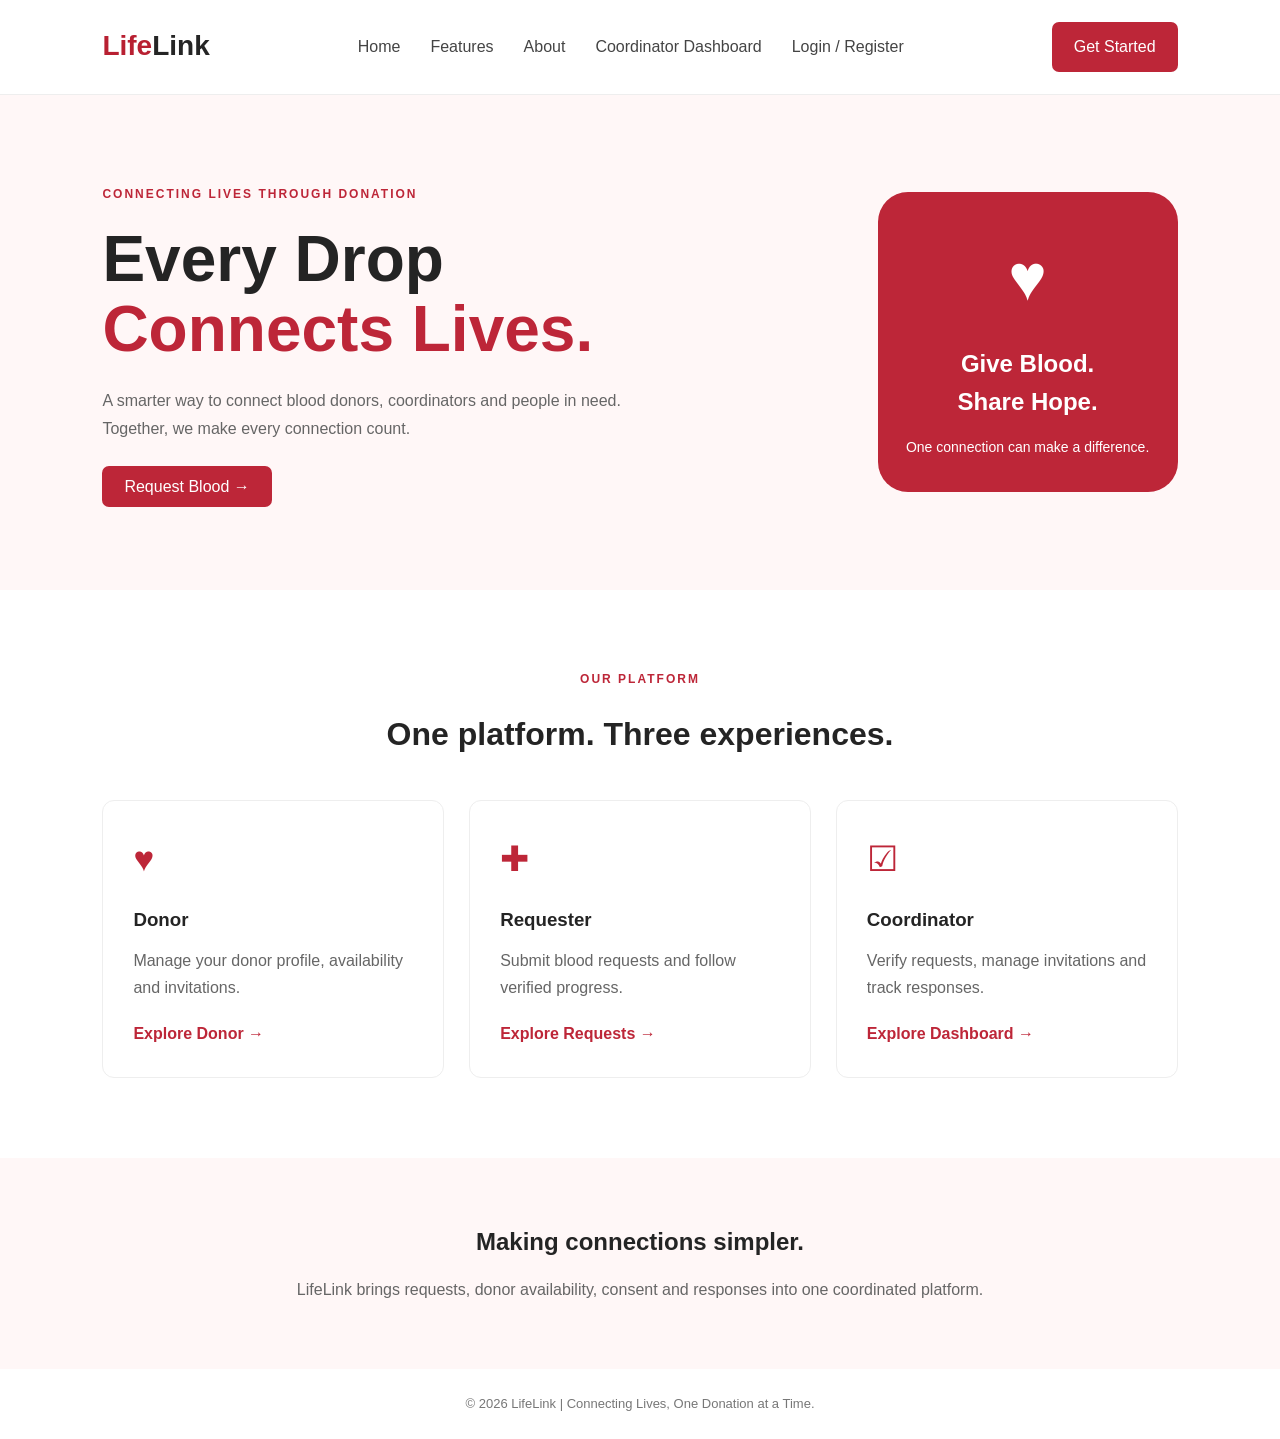
==== index.html @ f7fec374 "Initial LifeLink project" ====
<!DOCTYPE html>
<html lang="en">
<head>
    <meta charset="UTF-8">
    <meta name="viewport" content="width=device-width, initial-scale=1.0">
    <title>LifeLink | Blood Donation Network</title>
    <link rel="stylesheet" href="style.css">
</head>
<body>

    <header>
        <nav class="navbar">
            <h2 class="logo">Life<span>Link</span></h2>

            <div class="nav-links">
                <a href="#home">Home</a>
                <a href="#features">Features</a>
                <a href="#about">About</a>
                <a href="coordinator.html">
    Coordinator Dashboard
</a>
<a href="auth.html">Login / Register</a>
            </div>

            <a href="#features" class="nav-btn">Get Started</a>
        </nav>
    </header>

    <main>
        <section class="hero" id="home">
            <div class="hero-content">
                <p class="tagline">CONNECTING LIVES THROUGH DONATION</p>

                <h1>
                    Every Drop<br>
                    <span>Connects Lives.</span>
                </h1>

                <p class="description">
                    A smarter way to connect blood donors,
                    coordinators and people in need.
                    Together, we make every connection count.
                </p>

                <a href="request.html" class="primary-btn">
                    Request Blood →
                </a>
            </div>

            <div class="hero-visual">
                <div class="blood-icon">♥</div>
                <h2>Give Blood.<br>Share Hope.</h2>
                <p>One connection can make a difference.</p>
            </div>
        </section>

        
<section class="features" id="features">
    <p class="tagline">OUR PLATFORM</p>
    <h2>One platform. Three experiences.</h2>

    <div class="cards">

        <!-- DONOR CARD -->
        <div class="card" id="donor">
            <div class="card-icon">♥</div>
            <h3>Donor</h3>
            <p>Manage your donor profile,
            availability and invitations.</p>
            <a href="donor.html">Explore Donor →</a>
        </div>

        <!-- REQUESTER CARD -->
        <div class="card" id="requester">
            <div class="card-icon">✚</div>
            <h3>Requester</h3>
            <p>Submit blood requests and
            follow verified progress.</p>
            <a href="request.html">Explore Requests →</a>
        </div>

        <!-- COORDINATOR CARD -->
        <div class="card" id="coordinator">
            <div class="card-icon">☑</div>
            <h3>Coordinator</h3>
            <p>Verify requests, manage
            invitations and track responses.</p>
            <a href="coordinator.html">Explore Dashboard →</a>
        </div>

    </div>
</section>


        <section class="about" id="about">
            <h2>Making connections simpler.</h2>
            <p>
                LifeLink brings requests, donor availability,
                consent and responses into one coordinated platform.
            </p>
        </section>
    </main>

    <footer>
        <p>© 2026 LifeLink | Connecting Lives, One Donation at a Time.</p>
    </footer>

    <script src="script.js"></script>
</body>
</html>
---- style.css ----
* {
    margin: 0;
    padding: 0;
    box-sizing: border-box;
    font-family: Arial, sans-serif;
}

html {
    scroll-behavior: smooth;
}

body {
    background: #ffffff;
    color: #242424;
}

.navbar {
    display: flex;
    justify-content: space-between;
    align-items: center;
    padding: 22px 8%;
    border-bottom: 1px solid #eeeeee;
}

.logo {
    color: #b82032;
    font-size: 28px;
}

.logo span {
    color: #252525;
}

.nav-links {
    display: flex;
    gap: 30px;
}

.nav-links a {
    text-decoration: none;
    color: #444444;
}

.nav-btn, .primary-btn {
    background: #bd2638;
    color: white;
    padding: 12px 22px;
    border-radius: 7px;
    text-decoration: none;
}

.hero {
    min-height: 480px;
    padding: 90px 8%;
    display: flex;
    align-items: center;
    justify-content: space-between;
    gap: 40px;
    background: #fff7f7;
}

.hero-content {
    max-width: 550px;
}

.tagline {
    color: #bd2638;
    font-size: 12px;
    font-weight: bold;
    letter-spacing: 2px;
    margin-bottom: 20px;
}

.hero h1 {
    font-size: clamp(42px, 6vw, 64px);
    line-height: 1.1;
    margin-bottom: 22px;
}

.hero h1 span {
    color: #bd2638;
}

.description {
    color: #666666;
    line-height: 1.8;
    margin-bottom: 30px;
}

.hero-visual {
    width: 300px;
    height: 300px;
    border-radius: 30px;
    background: #bd2638;
    color: white;
    display: flex;
    flex-direction: column;
    justify-content: center;
    align-items: center;
    text-align: center;
    padding: 25px;
}

.blood-icon {
    font-size: 65px;
    margin-bottom: 15px;
}

.hero-visual p {
    margin-top: 15px;
    font-size: 14px;
}

.features {
    padding: 80px 8%;
    text-align: center;
}

.features h2 {
    font-size: 32px;
    margin-bottom: 40px;
}

.cards {
    display: grid;
    grid-template-columns: repeat(3, 1fr);
    gap: 25px;
}

.card {
    border: 1px solid #eeeeee;
    border-radius: 12px;
    padding: 30px;
    text-align: left;
    transition: 0.3s;
}

.card:hover {
    transform: translateY(-6px);
    box-shadow: 0 8px 25px #00000012;
}

.card-icon {
    color: #bd2638;
    font-size: 35px;
    margin-bottom: 18px;
}

.card h3 {
    margin-bottom: 12px;
}

.card p {
    color: #666666;
    line-height: 1.7;
    margin-bottom: 20px;
}

.card a {
    color: #bd2638;
    text-decoration: none;
    font-weight: bold;
}

.about {
    text-align: center;
    background: #fff7f7;
    padding: 65px 8%;
}

.about p {
    margin-top: 15px;
    color: #666666;
    line-height: 1.7;
}

footer {
    text-align: center;
    padding: 25px;
    color: #777777;
    font-size: 13px;
}

@media (max-width: 768px) {
    .navbar {
        flex-wrap: wrap;
        gap: 18px;
    }

    .nav-links {
        gap: 15px;
    }

    .hero {
        flex-direction: column;
        align-items: flex-start;
        padding: 60px 7%;
    }

    .hero-visual {
        width: 100%;
        max-width: 300px;
        align-self: center;
    }

    .cards {
        grid-template-columns: 1fr;
    }

    .features {
        padding: 60px 7%;
    }
}

/* DONOR REGISTRATION */

.registration {
    background: #fff7f7;
    min-height: 90vh;
    padding: 60px 20px;
    display: flex;
    justify-content: center;
}

.form-container {
    background: white;
    width: 100%;
    max-width: 500px;
    padding: 35px;
    border-radius: 15px;
    box-shadow: 0 5px 25px #00000010;
}

.form-container h1 {
    font-size: 30px;
    margin-bottom: 12px;
}

.form-description {
    color: #777;
    margin-bottom: 25px;
}

#donorForm {
    display: flex;
    flex-direction: column;
    gap: 12px;
}

#donorForm label {
    font-size: 14px;
    font-weight: bold;
}

#donorForm input,
#donorForm select {
    padding: 13px;
    border: 1px solid #ddd;
    border-radius: 7px;
    font-size: 14px;
    width: 100%;
}

#donorForm input:focus,
#donorForm select:focus {
    outline: 2px solid #bd2638;
    border-color: #bd2638;
}

.consent {
    display: flex;
    align-items: center;
    gap: 10px;
    margin: 12px 0;
}

.consent input {
    width: auto !important;
}

.consent label {
    font-weight: normal !important;
}

#donorForm button {
    border: none;
    cursor: pointer;
    font-size: 15px;
}

#message {
    margin-top: 12px;
    color: #23834b;
    font-weight: bold;
    line-height: 1.5;
}

@media (max-width: 500px) {
    .form-container {
        padding: 23px;
    }
}

/* REQUESTER PAGE */

.request-section {
    min-height: 100vh;
    padding: 40px 20px;
    background: #fff5f5;
}

.request-container {
    max-width: 600px;
    margin: auto;
    padding: 30px;
    background: white;
    border-radius: 12px;
    box-shadow: 0 4px 15px rgba(0,0,0,0.08);
}

.request-container h1 {
    color: #c62828;
    margin-bottom: 10px;
}

.request-container p {
    color: #666;
    margin-bottom: 25px;
}

.request-container form {
    display: flex;
    flex-direction: column;
    gap: 10px;
}

.request-container label {
    font-weight: 600;
    margin-top: 8px;
}

.request-container input,
.request-container select,
.request-container textarea {
    width: 100%;
    padding: 12px;
    border: 1px solid #ddd;
    border-radius: 6px;
    font-size: 15px;
    box-sizing: border-box;
}

.request-container textarea {
    min-height: 90px;
    resize: vertical;
}

.consent-row {
    display: flex;
    align-items: flex-start;
    gap: 10px;
    margin: 12px 0;
}

.consent-row input {
    width: auto;
    margin-top: 4px;
}

.consent-row label {
    margin: 0;
    font-weight: normal;
}

.request-container button {
    padding: 14px;
    background: #c62828;
    color: white;
    border: none;
    border-radius: 6px;
    cursor: pointer;
    font-size: 16px;
}

.request-container button:hover {
    background: #a71919;
}

#requestMessage {
    margin-top: 20px;
    font-weight: bold;
    color: green;
    line-height: 1.6;
}

@media (max-width: 600px) {
    .request-container {
        padding: 20px;
    }
}

/* DAY 4 - COORDINATOR DASHBOARD */

.coordinator-page {
    min-height: 100vh;
    padding: 35px 5%;
    background: #fff5f5;
}

.coordinator-heading {
    margin-bottom: 30px;
}

.coordinator-heading h1 {
    color: #c62828;
    margin-bottom: 8px;
}

.coordinator-heading p {
    color: #666;
}


/* Statistics cards */

.coordinator-stats {
    display: grid;

    grid-template-columns:
        repeat(4, 1fr);

    gap: 18px;

    margin-bottom: 35px;
}

.stat-card {
    background: white;
    padding: 22px;
    border-radius: 10px;

    box-shadow:
        0 3px 12px rgba(0,0,0,0.06);
}

.stat-card h3 {
    color: #666;
    font-size: 15px;
}

.stat-card p {
    color: #c62828;
    font-size: 30px;
    font-weight: bold;
    margin-top: 10px;
}


/* Request list */

.coordinator-list {
    background: white;
    padding: 25px;
    border-radius: 10px;

    box-shadow:
        0 3px 12px rgba(0,0,0,0.06);
}

.list-heading {
    display: flex;
    justify-content: space-between;
    align-items: center;
    gap: 12px;
    margin-bottom: 20px;
}

.list-heading h2 {
    color: #333;
}

.list-heading button {
    background: #333;
    color: white;
    padding: 10px 18px;
    border: none;
    border-radius: 5px;
    cursor: pointer;
}


/* Individual request card */

.request-card {
    border: 1px solid #eee;
    border-left: 5px solid #e0a000;

    padding: 20px;
    border-radius: 8px;

    margin-bottom: 15px;
}

.request-card h3 {
    color: #c62828;
    margin-bottom: 10px;
}

.request-card p {
    margin: 7px 0;
    color: #555;
    overflow-wrap: anywhere;
}

.request-status {
    font-weight: bold;
    margin: 12px 0;
}

.status-pending {
    color: #b77900;
}

.status-verified {
    color: #16803d;
}

.status-rejected {
    color: #c62828;
}


/* Action buttons */

.request-actions {
    display: flex;
    gap: 10px;
    flex-wrap: wrap;
    margin-top: 15px;
}

.request-actions button {
    padding: 10px 16px;
    border: none;
    border-radius: 5px;
    cursor: pointer;
    color: white;
}

.verify-btn {
    background: #16803d;
}

.reject-btn {
    background: #c62828;
}

.request-actions button:disabled {
    opacity: 0.5;
    cursor: not-allowed;
}

.empty-message {
    text-align: center;
    color: #777;
    padding: 30px 10px;
}


/* Mobile responsive layout */

@media (max-width: 768px) {

    .coordinator-stats {
        grid-template-columns: repeat(2, 1fr);
    }

    .coordinator-list {
        padding: 15px;
    }

    .list-heading {
        align-items: flex-start;
        flex-direction: column;
    }

}

@media (max-width: 400px) {

    .coordinator-stats {
        grid-template-columns: 1fr;
    }

}

/* DAY 5 - AUTHENTICATION PAGE */

.auth-page {
    min-height: 100vh;
    padding: 40px 20px;
    background: #fff5f5;

    display: flex;
    justify-content: center;
    align-items: center;
}

.auth-container {
    background: white;
    width: 100%;
    max-width: 430px;

    padding: 30px;
    border-radius: 12px;

    box-shadow:
        0 4px 15px rgba(0,0,0,0.08);
}

.auth-container h1 {
    color: #c62828;
    margin-bottom: 10px;
}

.auth-container h2 {
    margin: 20px 0;
}

.auth-container form {
    display: flex;
    flex-direction: column;
    gap: 12px;
}

.auth-container label {
    font-weight: 600;
}

.auth-container input {
    padding: 12px;

    border: 1px solid #ddd;
    border-radius: 6px;

    font-size: 15px;
}

.auth-container button {
    padding: 12px;

    background: #c62828;
    color: white;

    border: none;
    border-radius: 6px;

    cursor: pointer;
    font-size: 15px;
}

.auth-container button:hover {
    background: #a71919;
}

.auth-switch {
    margin-top: 20px;
    text-align: center;
}

.auth-switch button {
    background: transparent;
    color: #c62828;
    padding: 5px;
    font-weight: bold;
}

#authMessage {
    margin-top: 18px;
    line-height: 1.5;
    overflow-wrap: anywhere;
}

.auth-container [hidden] {
    display: none !important;
}

@media (max-width: 480px) {
    .auth-container {
        padding: 22px;
    }
}

/* DAY 5 - AUTHENTICATION PAGE */

.auth-page {
    min-height: 100vh;
    padding: 40px 20px;
    background: #fff5f5;

    display: flex;
    justify-content: center;
    align-items: center;
}

.auth-container {
    background: white;
    width: 100%;
    max-width: 430px;

    padding: 30px;
    border-radius: 12px;

    box-shadow:
        0 4px 15px rgba(0,0,0,0.08);
}

.auth-container h1 {
    color: #c62828;
    margin-bottom: 10px;
}

.auth-container h2 {
    margin: 20px 0;
}

.auth-container form {
    display: flex;
    flex-direction: column;
    gap: 12px;
}

.auth-container label {
    font-weight: 600;
}

.auth-container input {
    padding: 12px;

    border: 1px solid #ddd;
    border-radius: 6px;

    font-size: 15px;
}

.auth-container button {
    padding: 12px;

    background: #c62828;
    color: white;

    border: none;
    border-radius: 6px;

    cursor: pointer;
    font-size: 15px;
}

.auth-container button:hover {
    background: #a71919;
}

.auth-switch {
    margin-top: 20px;
    text-align: center;
}

.auth-switch button {
    background: transparent;
    color: #c62828;
    padding: 5px;
    font-weight: bold;
}

#authMessage {
    margin-top: 18px;
    line-height: 1.5;
    overflow-wrap: anywhere;
}

.auth-container [hidden] {
    display: none !important;
}

@media (max-width: 480px) {
    .auth-container {
        padding: 22px;
    }
}

/* REQUEST TRACKING DASHBOARD */

.request-card {
    background: #ffffff;
    padding: 22px;
    margin-bottom: 20px;
    border-radius: 12px;
    border: 1px solid #eeeeee;
    box-shadow: 0 4px 12px rgba(0, 0, 0, 0.05);
}

.request-card h3 {
    color: #b91c1c;
    margin-bottom: 12px;
}

.request-status {
    margin-top: 12px;
}

/* Status badges */

.status-badge {
    display: inline-block;
    padding: 7px 14px;
    border-radius: 20px;
    font-size: 13px;
    font-weight: 600;
    margin-top: 10px;
}

.status-verified {
    background: #dcfce7;
    color: #166534;
}

.status-rejected {
    background: #fee2e2;
    color: #991b1b;
}

.status-pending {
    background: #fef3c7;
    color: #92400e;
}

/* REQUEST PROGRESS TIMELINE */

.request-timeline {
    margin-top: 22px;
    padding-top: 15px;
    border-top: 1px solid #eeeeee;
}

.timeline-stage {
    display: flex;
    align-items: center;
    gap: 12px;
    margin-bottom: 16px;
    color: #555555;
    font-size: 14px;
}

.timeline-marker {
    width: 27px;
    height: 27px;
    min-width: 27px;
    border-radius: 50%;
    background: #e5e7eb;
    color: #555555;
    display: flex;
    align-items: center;
    justify-content: center;
    font-weight: bold;
}

.timeline-marker.completed {
    background: #dcfce7;
    color: #166534;
}

/* DAY 12 - GLOBAL UI IMPROVEMENTS */

/* Better page defaults */
body {
    line-height: 1.6;
    overflow-x: hidden;
}

/* Smooth button interactions */
button,
.primary-btn,
.nav-btn {
    transition: background 0.2s ease,
                transform 0.2s ease,
                box-shadow 0.2s ease;
}

button:hover,
.primary-btn:hover,
.nav-btn:hover {
    transform: translateY(-2px);
}

/* Consistent form controls */
input,
select,
textarea {
    font-family: inherit;
    max-width: 100%;
}

/* Better keyboard focus visibility */
a:focus-visible,
button:focus-visible,
input:focus-visible,
select:focus-visible,
textarea:focus-visible {
    outline: 3px solid #e7a0a8;
    outline-offset: 3px;
}

/* Better mobile spacing */
@media (max-width: 600px) {
    .navbar {
        padding: 18px 5%;
    }

    .nav-links {
        flex-wrap: wrap;
        gap: 12px;
    }

    .hero {
        padding: 45px 6%;
    }

    .features,
    .about {
        padding: 45px 6%;
    }

    .request-section,
    .coordinator-page {
        padding: 25px 5%;
    }
}
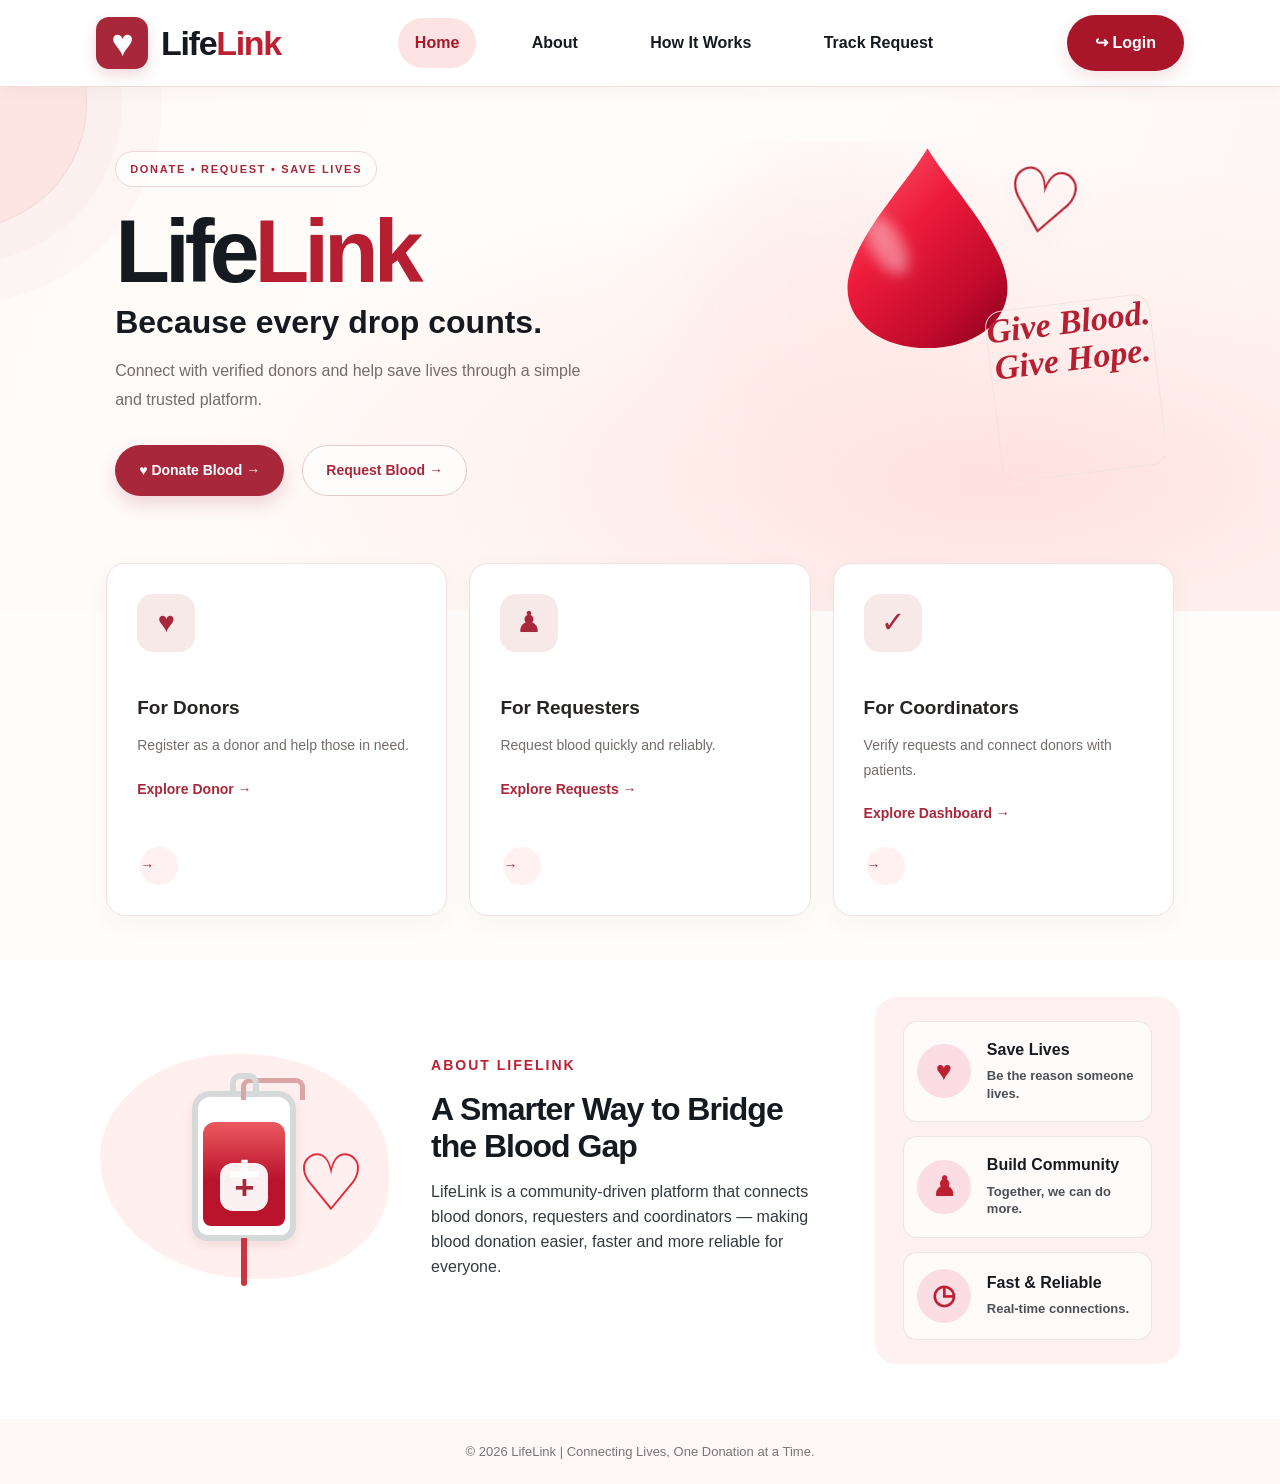
==== commit abb81484: "Update LifeLink homepage design" ====
--- a/index.html
+++ b/index.html
@@ -7,105 +7,260 @@
     <title>LifeLink | Blood Donation Network</title>
     <link rel="stylesheet" href="style.css">
 </head>
+
 <body>
 
-    <header>
+    <!-- NAVIGATION -->
+    <header class="site-header">
         <nav class="navbar">
-            <h2 class="logo">Life<span>Link</span></h2>
+
+            <a href="#home" class="brand" aria-label="LifeLink home">
+                <span class="brand-icon">♥</span>
+                <span class="logo">Life<span>Link</span></span>
+            </a>
 
             <div class="nav-links">
-                <a href="#home">Home</a>
-                <a href="#features">Features</a>
+                <a href="#home" class="active">Home</a>
                 <a href="#about">About</a>
-                <a href="coordinator.html">
-    Coordinator Dashboard
-</a>
-<a href="auth.html">Login / Register</a>
-            </div>
-
-            <a href="#features" class="nav-btn">Get Started</a>
+                <a href="#features">How It Works</a>
+                <a href="track-request.html">Track Request</a>
+            </div>
+
+            <a href="auth.html" class="nav-btn">↪ Login</a>
+
         </nav>
     </header>
 
+
     <main>
+
+        <!-- HERO SECTION -->
         <section class="hero" id="home">
+
             <div class="hero-content">
-                <p class="tagline">CONNECTING LIVES THROUGH DONATION</p>
-
-                <h1>
-                    Every Drop<br>
-                    <span>Connects Lives.</span>
-                </h1>
+
+                <p class="tagline">
+                    DONATE • REQUEST • SAVE LIVES
+                </p>
+
+                <h1>Life<span>Link</span></h1>
+
+                <h2 class="hero-subtitle">
+                    Because every drop counts.
+                </h2>
 
                 <p class="description">
-                    A smarter way to connect blood donors,
-                    coordinators and people in need.
-                    Together, we make every connection count.
-                </p>
-
-                <a href="request.html" class="primary-btn">
-                    Request Blood →
-                </a>
-            </div>
-
+                    Connect with verified donors and help save lives
+                    through a simple and trusted platform.
+                </p>
+
+                <div class="hero-buttons">
+
+                    <a href="donor.html" class="primary-btn">
+                        ♥ Donate Blood →
+                    </a>
+
+                    <a href="request.html" class="secondary-btn">
+                        Request Blood →
+                    </a>
+
+                </div>
+
+            </div>
+
+
+            <!-- HERO ILLUSTRATION -->
             <div class="hero-visual">
-                <div class="blood-icon">♥</div>
-                <h2>Give Blood.<br>Share Hope.</h2>
-                <p>One connection can make a difference.</p>
-            </div>
+
+                <div class="hero-glow"></div>
+
+                <div class="hero-drop"></div>
+
+                <div class="hero-cross"></div>
+
+                <div class="hero-heart">♡</div>
+
+                <div class="hero-message">
+                    Give Blood.<br>
+                    Give Hope.
+                </div>
+
+                <div class="hero-hand"></div>
+
+            </div>
+
         </section>
 
-        
-<section class="features" id="features">
-    <p class="tagline">OUR PLATFORM</p>
-    <h2>One platform. Three experiences.</h2>
-
-    <div class="cards">
-
-        <!-- DONOR CARD -->
-        <div class="card" id="donor">
-            <div class="card-icon">♥</div>
-            <h3>Donor</h3>
-            <p>Manage your donor profile,
-            availability and invitations.</p>
-            <a href="donor.html">Explore Donor →</a>
-        </div>
-
-        <!-- REQUESTER CARD -->
-        <div class="card" id="requester">
-            <div class="card-icon">✚</div>
-            <h3>Requester</h3>
-            <p>Submit blood requests and
-            follow verified progress.</p>
-            <a href="request.html">Explore Requests →</a>
-        </div>
-
-        <!-- COORDINATOR CARD -->
-        <div class="card" id="coordinator">
-            <div class="card-icon">☑</div>
-            <h3>Coordinator</h3>
-            <p>Verify requests, manage
-            invitations and track responses.</p>
-            <a href="coordinator.html">Explore Dashboard →</a>
-        </div>
-
-    </div>
-</section>
-
-
+
+        <!-- FEATURES SECTION -->
+        <section class="features" id="features">
+
+            <div class="cards">
+
+                <!-- DONOR CARD -->
+                <div class="card" id="donor">
+
+                    <div class="card-icon">♥</div>
+
+                    <div class="card-content">
+                        <h3>For Donors</h3>
+
+                        <p>
+                            Register as a donor and help those in need.
+                        </p>
+
+                        <a href="donor.html">
+                            Explore Donor →
+                        </a>
+                    </div>
+
+                    <a href="donor.html" class="card-arrow"
+                       aria-label="Explore donor page">→</a>
+
+                </div>
+
+
+                <!-- REQUESTER CARD -->
+                <div class="card" id="requester">
+
+                    <div class="card-icon">♟</div>
+
+                    <div class="card-content">
+                        <h3>For Requesters</h3>
+
+                        <p>
+                            Request blood quickly and reliably.
+                        </p>
+
+                        <a href="request.html">
+                            Explore Requests →
+                        </a>
+                    </div>
+
+                    <a href="request.html" class="card-arrow"
+                       aria-label="Explore requests">→</a>
+
+                </div>
+
+
+                <!-- COORDINATOR CARD -->
+                <div class="card" id="coordinator">
+
+                    <div class="card-icon">✓</div>
+
+                    <div class="card-content">
+                        <h3>For Coordinators</h3>
+
+                        <p>
+                            Verify requests and connect donors with patients.
+                        </p>
+
+                        <a href="coordinator.html">
+                            Explore Dashboard →
+                        </a>
+                    </div>
+
+                    <a href="coordinator.html" class="card-arrow"
+                       aria-label="Explore coordinator dashboard">→</a>
+
+                </div>
+
+            </div>
+
+        </section>
+
+
+        <!-- ABOUT SECTION -->
         <section class="about" id="about">
-            <h2>Making connections simpler.</h2>
-            <p>
-                LifeLink brings requests, donor availability,
-                consent and responses into one coordinated platform.
-            </p>
+
+            <div class="about-illustration">
+
+                <div class="blood-bag">
+                    <div class="bag-handle"></div>
+
+                    <div class="bag-liquid">
+                        <span>+</span>
+                    </div>
+
+                    <div class="bag-tube"></div>
+                </div>
+
+                <div class="about-heart">♡</div>
+
+            </div>
+
+
+            <div class="about-content">
+
+                <p class="section-label">
+                    ABOUT LIFELINK
+                </p>
+
+                <h2>
+                    A Smarter Way to Bridge the Blood Gap
+                </h2>
+
+                <p>
+                    LifeLink is a community-driven platform that connects
+                    blood donors, requesters and coordinators — making
+                    blood donation easier, faster and more reliable
+                    for everyone.
+                </p>
+
+            </div>
+
+
+            <div class="benefits-panel">
+
+                <div class="benefit">
+                    <span class="benefit-icon">♥</span>
+
+                    <div>
+                        <h3>Save Lives</h3>
+                        <p>Be the reason someone lives.</p>
+                    </div>
+                </div>
+
+
+                <div class="benefit">
+                    <span class="benefit-icon">♟</span>
+
+                    <div>
+                        <h3>Build Community</h3>
+                        <p>Together, we can do more.</p>
+                    </div>
+                </div>
+
+
+                <div class="benefit">
+                    <span class="benefit-icon">◷</span>
+
+                    <div>
+                        <h3>Fast &amp; Reliable</h3>
+                        <p>Real-time connections.</p>
+                    </div>
+                </div>
+
+            </div>
+
         </section>
+
     </main>
 
-    <footer>
-        <p>© 2026 LifeLink | Connecting Lives, One Donation at a Time.</p>
+
+    <!-- FOOTER -->
+    <footer class="site-footer">
+
+        <p>
+            © 2026 LifeLink | Connecting Lives,
+            One Donation at a Time.
+        </p>
+
     </footer>
 
+
+    <!-- EXISTING JAVASCRIPT -->
     <script src="script.js"></script>
+
 </body>
 </html>
--- a/style.css
+++ b/style.css
@@ -1,938 +1,8463 @@
+
 
 * {
+
     margin: 0;
+
     padding: 0;
+
     box-sizing: border-box;
+
     font-family: Arial, sans-serif;
+
 }
 
 html {
+
     scroll-behavior: smooth;
+
 }
 
 body {
+
     background: #ffffff;
+
     color: #242424;
+
 }
 
 .navbar {
+
     display: flex;
+
     justify-content: space-between;
+
     align-items: center;
+
     padding: 22px 8%;
+
     border-bottom: 1px solid #eeeeee;
+
 }
 
 .logo {
+
     color: #b82032;
+
     font-size: 28px;
+
 }
 
 .logo span {
+
     color: #252525;
+
 }
 
 .nav-links {
+
     display: flex;
+
     gap: 30px;
+
 }
 
 .nav-links a {
+
     text-decoration: none;
+
     color: #444444;
+
 }
 
 .nav-btn, .primary-btn {
+
     background: #bd2638;
+
     color: white;
+
     padding: 12px 22px;
+
     border-radius: 7px;
+
     text-decoration: none;
+
 }
 
 .hero {
+
     min-height: 480px;
+
     padding: 90px 8%;
+
+    display: flex;
+
+    align-items: center;
+
+    justify-content: space-between;
+
+    gap: 40px;
+
+    background: #fff7f7;
+
+}
+
+.hero-content {
+
+    max-width: 550px;
+
+}
+
+.tagline {
+
+    color: #bd2638;
+
+    font-size: 12px;
+
+    font-weight: bold;
+
+    letter-spacing: 2px;
+
+    margin-bottom: 20px;
+
+}
+
+.hero h1 {
+
+    font-size: clamp(42px, 6vw, 64px);
+
+    line-height: 1.1;
+
+    margin-bottom: 22px;
+
+}
+
+.hero h1 span {
+
+    color: #bd2638;
+
+}
+
+.description {
+
+    color: #666666;
+
+    line-height: 1.8;
+
+    margin-bottom: 30px;
+
+}
+
+.hero-visual {
+
+    width: 300px;
+
+    height: 300px;
+
+    border-radius: 30px;
+
+    background: #bd2638;
+
+    color: white;
+
+    display: flex;
+
+    flex-direction: column;
+
+    justify-content: center;
+
+    align-items: center;
+
+    text-align: center;
+
+    padding: 25px;
+
+}
+
+.blood-icon {
+
+    font-size: 65px;
+
+    margin-bottom: 15px;
+
+}
+
+.hero-visual p {
+
+    margin-top: 15px;
+
+    font-size: 14px;
+
+}
+
+.features {
+
+    padding: 80px 8%;
+
+    text-align: center;
+
+}
+
+.features h2 {
+
+    font-size: 32px;
+
+    margin-bottom: 40px;
+
+}
+
+.cards {
+
+    display: grid;
+
+    grid-template-columns: repeat(3, 1fr);
+
+    gap: 25px;
+
+}
+
+.card {
+
+    border: 1px solid #eeeeee;
+
+    border-radius: 12px;
+
+    padding: 30px;
+
+    text-align: left;
+
+    transition: 0.3s;
+
+}
+
+.card:hover {
+
+    transform: translateY(-6px);
+
+    box-shadow: 0 8px 25px #00000012;
+
+}
+
+.card-icon {
+
+    color: #bd2638;
+
+    font-size: 35px;
+
+    margin-bottom: 18px;
+
+}
+
+.card h3 {
+
+    margin-bottom: 12px;
+
+}
+
+.card p {
+
+    color: #666666;
+
+    line-height: 1.7;
+
+    margin-bottom: 20px;
+
+}
+
+.card a {
+
+    color: #bd2638;
+
+    text-decoration: none;
+
+    font-weight: bold;
+
+}
+
+.about {
+
+    text-align: center;
+
+    background: #fff7f7;
+
+    padding: 65px 8%;
+
+}
+
+.about p {
+
+    margin-top: 15px;
+
+    color: #666666;
+
+    line-height: 1.7;
+
+}
+
+footer {
+
+    text-align: center;
+
+    padding: 25px;
+
+    color: #777777;
+
+    font-size: 13px;
+
+}
+
+@media (max-width: 768px) {
+
+    .navbar {
+
+        flex-wrap: wrap;
+
+        gap: 18px;
+
+    }
+
+    .nav-links {
+
+        gap: 15px;
+
+    }
+
+    .hero {
+
+        flex-direction: column;
+
+        align-items: flex-start;
+
+        padding: 60px 7%;
+
+    }
+
+    .hero-visual {
+
+        width: 100%;
+
+        max-width: 300px;
+
+        align-self: center;
+
+    }
+
+    .cards {
+
+        grid-template-columns: 1fr;
+
+    }
+
+    .features {
+
+        padding: 60px 7%;
+
+    }
+
+}
+
+/* DONOR REGISTRATION */
+
+.registration {
+
+    background: #fff7f7;
+
+    min-height: 90vh;
+
+    padding: 60px 20px;
+
+    display: flex;
+
+    justify-content: center;
+
+}
+
+.form-container {
+
+    background: white;
+
+    width: 100%;
+
+    max-width: 500px;
+
+    padding: 35px;
+
+    border-radius: 15px;
+
+    box-shadow: 0 5px 25px #00000010;
+
+}
+
+.form-container h1 {
+
+    font-size: 30px;
+
+    margin-bottom: 12px;
+
+}
+
+.form-description {
+
+    color: #777;
+
+    margin-bottom: 25px;
+
+}
+
+#donorForm {
+
+    display: flex;
+
+    flex-direction: column;
+
+    gap: 12px;
+
+}
+
+#donorForm label {
+
+    font-size: 14px;
+
+    font-weight: bold;
+
+}
+
+#donorForm input,
+
+#donorForm select {
+
+    padding: 13px;
+
+    border: 1px solid #ddd;
+
+    border-radius: 7px;
+
+    font-size: 14px;
+
+    width: 100%;
+
+}
+
+#donorForm input:focus,
+
+#donorForm select:focus {
+
+    outline: 2px solid #bd2638;
+
+    border-color: #bd2638;
+
+}
+
+.consent {
+
+    display: flex;
+
+    align-items: center;
+
+    gap: 10px;
+
+    margin: 12px 0;
+
+}
+
+.consent input {
+
+    width: auto !important;
+
+}
+
+.consent label {
+
+    font-weight: normal !important;
+
+}
+
+#donorForm button {
+
+    border: none;
+
+    cursor: pointer;
+
+    font-size: 15px;
+
+}
+
+#message {
+
+    margin-top: 12px;
+
+    color: #23834b;
+
+    font-weight: bold;
+
+    line-height: 1.5;
+
+}
+
+@media (max-width: 500px) {
+
+    .form-container {
+
+        padding: 23px;
+
+    }
+
+}
+
+/* REQUESTER PAGE */
+
+.request-section {
+
+    min-height: 100vh;
+
+    padding: 40px 20px;
+
+    background: #fff5f5;
+
+}
+
+.request-container {
+
+    max-width: 600px;
+
+    margin: auto;
+
+    padding: 30px;
+
+    background: white;
+
+    border-radius: 12px;
+
+    box-shadow: 0 4px 15px rgba(0,0,0,0.08);
+
+}
+
+.request-container h1 {
+
+    color: #c62828;
+
+    margin-bottom: 10px;
+
+}
+
+.request-container p {
+
+    color: #666;
+
+    margin-bottom: 25px;
+
+}
+
+.request-container form {
+
+    display: flex;
+
+    flex-direction: column;
+
+    gap: 10px;
+
+}
+
+.request-container label {
+
+    font-weight: 600;
+
+    margin-top: 8px;
+
+}
+
+.request-container input,
+
+.request-container select,
+
+.request-container textarea {
+
+    width: 100%;
+
+    padding: 12px;
+
+    border: 1px solid #ddd;
+
+    border-radius: 6px;
+
+    font-size: 15px;
+
+    box-sizing: border-box;
+
+}
+
+.request-container textarea {
+
+    min-height: 90px;
+
+    resize: vertical;
+
+}
+
+.consent-row {
+
+    display: flex;
+
+    align-items: flex-start;
+
+    gap: 10px;
+
+    margin: 12px 0;
+
+}
+
+.consent-row input {
+
+    width: auto;
+
+    margin-top: 4px;
+
+}
+
+.consent-row label {
+
+    margin: 0;
+
+    font-weight: normal;
+
+}
+
+.request-container button {
+
+    padding: 14px;
+
+    background: #c62828;
+
+    color: white;
+
+    border: none;
+
+    border-radius: 6px;
+
+    cursor: pointer;
+
+    font-size: 16px;
+
+}
+
+.request-container button:hover {
+
+    background: #a71919;
+
+}
+
+#requestMessage {
+
+    margin-top: 20px;
+
+    font-weight: bold;
+
+    color: green;
+
+    line-height: 1.6;
+
+}
+
+@media (max-width: 600px) {
+
+    .request-container {
+
+        padding: 20px;
+
+    }
+
+}
+
+/* DAY 4 - COORDINATOR DASHBOARD */
+
+.coordinator-page {
+
+    min-height: 100vh;
+
+    padding: 35px 5%;
+
+    background: #fff5f5;
+
+}
+
+.coordinator-heading {
+
+    margin-bottom: 30px;
+
+}
+
+.coordinator-heading h1 {
+
+    color: #c62828;
+
+    margin-bottom: 8px;
+
+}
+
+.coordinator-heading p {
+
+    color: #666;
+
+}
+
+/* Statistics cards */
+
+.coordinator-stats {
+
+    display: grid;
+
+    grid-template-columns:
+
+        repeat(4, 1fr);
+
+    gap: 18px;
+
+    margin-bottom: 35px;
+
+}
+
+.stat-card {
+
+    background: white;
+
+    padding: 22px;
+
+    border-radius: 10px;
+
+    box-shadow:
+
+        0 3px 12px rgba(0,0,0,0.06);
+
+}
+
+.stat-card h3 {
+
+    color: #666;
+
+    font-size: 15px;
+
+}
+
+.stat-card p {
+
+    color: #c62828;
+
+    font-size: 30px;
+
+    font-weight: bold;
+
+    margin-top: 10px;
+
+}
+
+/* Request list */
+
+.coordinator-list {
+
+    background: white;
+
+    padding: 25px;
+
+    border-radius: 10px;
+
+    box-shadow:
+
+        0 3px 12px rgba(0,0,0,0.06);
+
+}
+
+.list-heading {
+
+    display: flex;
+
+    justify-content: space-between;
+
+    align-items: center;
+
+    gap: 12px;
+
+    margin-bottom: 20px;
+
+}
+
+.list-heading h2 {
+
+    color: #333;
+
+}
+
+.list-heading button {
+
+    background: #333;
+
+    color: white;
+
+    padding: 10px 18px;
+
+    border: none;
+
+    border-radius: 5px;
+
+    cursor: pointer;
+
+}
+
+/* Individual request card */
+
+.request-card {
+
+    border: 1px solid #eee;
+
+    border-left: 5px solid #e0a000;
+
+    padding: 20px;
+
+    border-radius: 8px;
+
+    margin-bottom: 15px;
+
+}
+
+.request-card h3 {
+
+    color: #c62828;
+
+    margin-bottom: 10px;
+
+}
+
+.request-card p {
+
+    margin: 7px 0;
+
+    color: #555;
+
+    overflow-wrap: anywhere;
+
+}
+
+.request-status {
+
+    font-weight: bold;
+
+    margin: 12px 0;
+
+}
+
+.status-pending {
+
+    color: #b77900;
+
+}
+
+.status-verified {
+
+    color: #16803d;
+
+}
+
+.status-rejected {
+
+    color: #c62828;
+
+}
+
+/* Action buttons */
+
+.request-actions {
+
+    display: flex;
+
+    gap: 10px;
+
+    flex-wrap: wrap;
+
+    margin-top: 15px;
+
+}
+
+.request-actions button {
+
+    padding: 10px 16px;
+
+    border: none;
+
+    border-radius: 5px;
+
+    cursor: pointer;
+
+    color: white;
+
+}
+
+.verify-btn {
+
+    background: #16803d;
+
+}
+
+.reject-btn {
+
+    background: #c62828;
+
+}
+
+.request-actions button:disabled {
+
+    opacity: 0.5;
+
+    cursor: not-allowed;
+
+}
+
+.empty-message {
+
+    text-align: center;
+
+    color: #777;
+
+    padding: 30px 10px;
+
+}
+
+/* Mobile responsive layout */
+
+@media (max-width: 768px) {
+
+    .coordinator-stats {
+
+        grid-template-columns: repeat(2, 1fr);
+
+    }
+
+    .coordinator-list {
+
+        padding: 15px;
+
+    }
+
+    .list-heading {
+
+        align-items: flex-start;
+
+        flex-direction: column;
+
+    }
+
+}
+
+@media (max-width: 400px) {
+
+    .coordinator-stats {
+
+        grid-template-columns: 1fr;
+
+    }
+
+}
+
+/* DAY 5 - AUTHENTICATION PAGE */
+
+.auth-page {
+
+    min-height: 100vh;
+
+    padding: 40px 20px;
+
+    background: #fff5f5;
+
+    display: flex;
+
+    justify-content: center;
+
+    align-items: center;
+
+}
+
+.auth-container {
+
+    background: white;
+
+    width: 100%;
+
+    max-width: 430px;
+
+    padding: 30px;
+
+    border-radius: 12px;
+
+    box-shadow:
+
+        0 4px 15px rgba(0,0,0,0.08);
+
+}
+
+.auth-container h1 {
+
+    color: #c62828;
+
+    margin-bottom: 10px;
+
+}
+
+.auth-container h2 {
+
+    margin: 20px 0;
+
+}
+
+.auth-container form {
+
+    display: flex;
+
+    flex-direction: column;
+
+    gap: 12px;
+
+}
+
+.auth-container label {
+
+    font-weight: 600;
+
+}
+
+.auth-container input {
+
+    padding: 12px;
+
+    border: 1px solid #ddd;
+
+    border-radius: 6px;
+
+    font-size: 15px;
+
+}
+
+.auth-container button {
+
+    padding: 12px;
+
+    background: #c62828;
+
+    color: white;
+
+    border: none;
+
+    border-radius: 6px;
+
+    cursor: pointer;
+
+    font-size: 15px;
+
+}
+
+.auth-container button:hover {
+
+    background: #a71919;
+
+}
+
+.auth-switch {
+
+    margin-top: 20px;
+
+    text-align: center;
+
+}
+
+.auth-switch button {
+
+    background: transparent;
+
+    color: #c62828;
+
+    padding: 5px;
+
+    font-weight: bold;
+
+}
+
+#authMessage {
+
+    margin-top: 18px;
+
+    line-height: 1.5;
+
+    overflow-wrap: anywhere;
+
+}
+
+.auth-container [hidden] {
+
+    display: none !important;
+
+}
+
+@media (max-width: 480px) {
+
+    .auth-container {
+
+        padding: 22px;
+
+    }
+
+}
+
+/* DAY 5 - AUTHENTICATION PAGE */
+
+.auth-page {
+
+    min-height: 100vh;
+
+    padding: 40px 20px;
+
+    background: #fff5f5;
+
+    display: flex;
+
+    justify-content: center;
+
+    align-items: center;
+
+}
+
+.auth-container {
+
+    background: white;
+
+    width: 100%;
+
+    max-width: 430px;
+
+    padding: 30px;
+
+    border-radius: 12px;
+
+    box-shadow:
+
+        0 4px 15px rgba(0,0,0,0.08);
+
+}
+
+.auth-container h1 {
+
+    color: #c62828;
+
+    margin-bottom: 10px;
+
+}
+
+.auth-container h2 {
+
+    margin: 20px 0;
+
+}
+
+.auth-container form {
+
+    display: flex;
+
+    flex-direction: column;
+
+    gap: 12px;
+
+}
+
+.auth-container label {
+
+    font-weight: 600;
+
+}
+
+.auth-container input {
+
+    padding: 12px;
+
+    border: 1px solid #ddd;
+
+    border-radius: 6px;
+
+    font-size: 15px;
+
+}
+
+.auth-container button {
+
+    padding: 12px;
+
+    background: #c62828;
+
+    color: white;
+
+    border: none;
+
+    border-radius: 6px;
+
+    cursor: pointer;
+
+    font-size: 15px;
+
+}
+
+.auth-container button:hover {
+
+    background: #a71919;
+
+}
+
+.auth-switch {
+
+    margin-top: 20px;
+
+    text-align: center;
+
+}
+
+.auth-switch button {
+
+    background: transparent;
+
+    color: #c62828;
+
+    padding: 5px;
+
+    font-weight: bold;
+
+}
+
+#authMessage {
+
+    margin-top: 18px;
+
+    line-height: 1.5;
+
+    overflow-wrap: anywhere;
+
+}
+
+.auth-container [hidden] {
+
+    display: none !important;
+
+}
+
+@media (max-width: 480px) {
+
+    .auth-container {
+
+        padding: 22px;
+
+    }
+
+}
+
+/* REQUEST TRACKING DASHBOARD */
+
+.request-card {
+
+    background: #ffffff;
+
+    padding: 22px;
+
+    margin-bottom: 20px;
+
+    border-radius: 12px;
+
+    border: 1px solid #eeeeee;
+
+    box-shadow: 0 4px 12px rgba(0, 0, 0, 0.05);
+
+}
+
+.request-card h3 {
+
+    color: #b91c1c;
+
+    margin-bottom: 12px;
+
+}
+
+.request-status {
+
+    margin-top: 12px;
+
+}
+
+/* Status badges */
+
+.status-badge {
+
+    display: inline-block;
+
+    padding: 7px 14px;
+
+    border-radius: 20px;
+
+    font-size: 13px;
+
+    font-weight: 600;
+
+    margin-top: 10px;
+
+}
+
+.status-verified {
+
+    background: #dcfce7;
+
+    color: #166534;
+
+}
+
+.status-rejected {
+
+    background: #fee2e2;
+
+    color: #991b1b;
+
+}
+
+.status-pending {
+
+    background: #fef3c7;
+
+    color: #92400e;
+
+}
+
+/* REQUEST PROGRESS TIMELINE */
+
+.request-timeline {
+
+    margin-top: 22px;
+
+    padding-top: 15px;
+
+    border-top: 1px solid #eeeeee;
+
+}
+
+.timeline-stage {
+
+    display: flex;
+
+    align-items: center;
+
+    gap: 12px;
+
+    margin-bottom: 16px;
+
+    color: #555555;
+
+    font-size: 14px;
+
+}
+
+.timeline-marker {
+
+    width: 27px;
+
+    height: 27px;
+
+    min-width: 27px;
+
+    border-radius: 50%;
+
+    background: #e5e7eb;
+
+    color: #555555;
+
+    display: flex;
+
+    align-items: center;
+
+    justify-content: center;
+
+    font-weight: bold;
+
+}
+
+.timeline-marker.completed {
+
+    background: #dcfce7;
+
+    color: #166534;
+
+}
+
+/* DAY 12 - GLOBAL UI IMPROVEMENTS */
+
+/* Better page defaults */
+
+body {
+
+    line-height: 1.6;
+
+    overflow-x: hidden;
+
+}
+
+/* Smooth button interactions */
+
+button,
+
+.primary-btn,
+
+.nav-btn {
+
+    transition: background 0.2s ease,
+
+                transform 0.2s ease,
+
+                box-shadow 0.2s ease;
+
+}
+
+button:hover,
+
+.primary-btn:hover,
+
+.nav-btn:hover {
+
+    transform: translateY(-2px);
+
+}
+
+/* Consistent form controls */
+
+input,
+
+select,
+
+textarea {
+
+    font-family: inherit;
+
+    max-width: 100%;
+
+}
+
+/* Better keyboard focus visibility */
+
+a:focus-visible,
+
+button:focus-visible,
+
+input:focus-visible,
+
+select:focus-visible,
+
+textarea:focus-visible {
+
+    outline: 3px solid #e7a0a8;
+
+    outline-offset: 3px;
+
+}
+
+/* Better mobile spacing */
+
+@media (max-width: 600px) {
+
+    .navbar {
+
+        padding: 18px 5%;
+
+    }
+
+    .nav-links {
+
+        flex-wrap: wrap;
+
+        gap: 12px;
+
+    }
+
+    .hero {
+
+        padding: 45px 6%;
+
+    }
+
+    .features,
+
+    .about {
+
+        padding: 45px 6%;
+
+    }
+
+    .request-section,
+
+    .coordinator-page {
+
+        padding: 25px 5%;
+
+    }
+
+}
+
+/* =========================================================
+
+   LIFELINK — MODERN VISUAL REFRESH
+
+   CSS-only update: existing HTML, JavaScript and functionality
+
+   are intentionally left unchanged.
+
+   ========================================================= */
+
+:root {
+
+    --ll-ink: #292323;
+
+    --ll-muted: #756b6b;
+
+    --ll-red: #a9273b;
+
+    --ll-red-dark: #861d30;
+
+    --ll-blush: #f8e9e9;
+
+    --ll-blush-soft: #fcf5f3;
+
+    --ll-cream: #fffdfb;
+
+    --ll-border: #eee3e0;
+
+    --ll-white: #ffffff;
+
+    --ll-shadow: 0 14px 38px rgba(62, 31, 31, 0.08);
+
+    --ll-shadow-hover: 0 20px 46px rgba(62, 31, 31, 0.13);
+
+}
+
+html {
+
+    scroll-behavior: smooth;
+
+    scroll-padding-top: 90px;
+
+}
+
+body {
+
+    background: var(--ll-cream);
+
+    color: var(--ll-ink);
+
+    font-family: Inter, "Segoe UI", Arial, sans-serif;
+
+    line-height: 1.65;
+
+    -webkit-font-smoothing: antialiased;
+
+}
+
+button,
+
+input,
+
+select,
+
+textarea {
+
+    font: inherit;
+
+}
+
+.navbar {
+
+    position: relative;
+
+    z-index: 5;
+
+    min-height: 78px;
+
+    padding: 18px clamp(20px, 7vw, 112px);
+
+    gap: 24px;
+
+    background: rgba(255, 253, 251, 0.96);
+
+    border-bottom: 1px solid rgba(238, 227, 224, 0.9);
+
+    box-shadow: 0 4px 20px rgba(55, 35, 35, 0.035);
+
+}
+
+.logo {
+
+    color: var(--ll-red);
+
+    font-size: 27px;
+
+    font-weight: 800;
+
+    letter-spacing: -1.2px;
+
+}
+
+.logo span {
+
+    color: var(--ll-ink);
+
+}
+
+.nav-links {
+
+    align-items: center;
+
+    flex-wrap: wrap;
+
+    gap: clamp(14px, 2.2vw, 30px);
+
+}
+
+.nav-links a {
+
+    color: #5e5555;
+
+    font-size: 14px;
+
+    font-weight: 600;
+
+    transition: color 180ms ease;
+
+}
+
+.nav-links a:hover {
+
+    color: var(--ll-red);
+
+}
+
+.nav-btn,
+
+.primary-btn,
+
+#donorForm button,
+
+.request-container button,
+
+.auth-container button:not(.auth-switch button),
+
+.list-heading button,
+
+.request-actions button {
+
+    display: inline-flex;
+
+    align-items: center;
+
+    justify-content: center;
+
+    min-height: 46px;
+
+    padding: 12px 22px;
+
+    border: 1px solid transparent;
+
+    border-radius: 10px;
+
+    background: var(--ll-red);
+
+    color: var(--ll-white);
+
+    font-weight: 700;
+
+    text-decoration: none;
+
+    cursor: pointer;
+
+    box-shadow: 0 7px 16px rgba(169, 39, 59, 0.14);
+
+    transition: background 180ms ease, color 180ms ease,
+
+                transform 180ms ease, box-shadow 180ms ease;
+
+}
+
+.nav-btn:hover,
+
+.primary-btn:hover,
+
+#donorForm button:hover,
+
+.request-container button:hover,
+
+.auth-container button:not(.auth-switch button):hover,
+
+.list-heading button:hover,
+
+.request-actions button:hover:not(:disabled) {
+
+    background: var(--ll-red-dark);
+
+    transform: translateY(-2px);
+
+    box-shadow: 0 10px 22px rgba(169, 39, 59, 0.2);
+
+}
+
+.hero {
+
+    position: relative;
+
+    min-height: 520px;
+
+    padding: clamp(58px, 8vw, 108px) clamp(22px, 8vw, 124px);
+
+    gap: clamp(36px, 6vw, 84px);
+
+    background:
+
+        radial-gradient(circle at 82% 42%, rgba(239, 196, 198, 0.34), transparent 31%),
+
+        linear-gradient(120deg, #fffaf7 0%, #faeeee 100%);
+
+    overflow: hidden;
+
+}
+
+.hero-content {
+
+    max-width: 590px;
+
+}
+
+.tagline {
+
+    display: inline-block;
+
+    margin-bottom: 20px;
+
+    padding: 8px 13px;
+
+    border: 1px solid #f0d6d6;
+
+    border-radius: 999px;
+
+    background: rgba(255, 255, 255, 0.72);
+
+    color: var(--ll-red);
+
+    font-size: 11px;
+
+    font-weight: 800;
+
+    letter-spacing: 1.8px;
+
+}
+
+.hero h1 {
+
+    color: var(--ll-ink);
+
+    font-size: clamp(44px, 6.5vw, 72px);
+
+    font-weight: 800;
+
+    letter-spacing: -2.8px;
+
+    line-height: 1.04;
+
+}
+
+.hero h1 span {
+
+    color: var(--ll-red);
+
+}
+
+.description {
+
+    max-width: 520px;
+
+    color: var(--ll-muted);
+
+    font-size: 16px;
+
+    line-height: 1.85;
+
+}
+
+.hero-visual {
+
+    width: min(34vw, 350px);
+
+    min-width: 250px;
+
+    height: min(34vw, 350px);
+
+    min-height: 250px;
+
+    border: 10px solid rgba(255, 255, 255, 0.55);
+
+    border-radius: 38px;
+
+    background: linear-gradient(145deg, #b93448, #8f2034);
+
+    box-shadow: 0 24px 55px rgba(143, 32, 52, 0.2);
+
+}
+
+.blood-icon {
+
+    font-size: 76px;
+
+    filter: drop-shadow(0 8px 12px rgba(60, 0, 0, 0.15));
+
+}
+
+.hero-visual p {
+
+    max-width: 220px;
+
+    font-size: 15px;
+
+    font-weight: 600;
+
+    line-height: 1.5;
+
+}
+
+.features {
+
+    padding: clamp(60px, 7vw, 94px) clamp(22px, 8vw, 124px);
+
+    background: var(--ll-cream);
+
+}
+
+.features h2,
+
+.about h2 {
+
+    color: var(--ll-ink);
+
+    font-size: clamp(28px, 3vw, 38px);
+
+    font-weight: 800;
+
+    letter-spacing: -1px;
+
+}
+
+.cards {
+
+    gap: 22px;
+
+}
+
+.card {
+
+    position: relative;
+
+    padding: 32px;
+
+    border: 1px solid var(--ll-border);
+
+    border-radius: 18px;
+
+    background: var(--ll-white);
+
+    box-shadow: 0 6px 22px rgba(62, 31, 31, 0.035);
+
+    transition: transform 220ms ease, box-shadow 220ms ease,
+
+                border-color 220ms ease;
+
+}
+
+.card:hover {
+
+    transform: translateY(-7px);
+
+    border-color: #e8c8c8;
+
+    box-shadow: var(--ll-shadow-hover);
+
+}
+
+.card-icon {
+
+    display: inline-flex;
+
+    align-items: center;
+
+    justify-content: center;
+
+    width: 58px;
+
+    height: 58px;
+
+    margin-bottom: 22px;
+
+    border-radius: 16px;
+
+    background: var(--ll-blush);
+
+    color: var(--ll-red);
+
+    font-size: 30px;
+
+}
+
+.card h3 {
+
+    color: var(--ll-ink);
+
+    font-size: 20px;
+
+    font-weight: 750;
+
+}
+
+.card p {
+
+    color: var(--ll-muted);
+
+    font-size: 14px;
+
+    line-height: 1.8;
+
+}
+
+.card a {
+
+    color: var(--ll-red);
+
+    font-size: 14px;
+
+    font-weight: 750;
+
+}
+
+.card a:hover {
+
+    color: var(--ll-red-dark);
+
+}
+
+.about {
+
+    padding: clamp(52px, 6vw, 78px) clamp(22px, 8vw, 124px);
+
+    background: var(--ll-blush-soft);
+
+}
+
+.about p {
+
+    max-width: 760px;
+
+    margin: 16px auto 0;
+
+    color: var(--ll-muted);
+
+    line-height: 1.9;
+
+}
+
+footer {
+
+    padding: 28px 20px;
+
+    background: #292323;
+
+    color: #e9dddd;
+
+    font-size: 13px;
+
+}
+
+/* Shared page backgrounds and form surfaces */
+
+.registration,
+
+.request-section,
+
+.auth-page,
+
+.coordinator-page {
+
+    background:
+
+        radial-gradient(circle at 10% 10%, rgba(248, 233, 233, 0.85), transparent 30%),
+
+        var(--ll-blush-soft);
+
+}
+
+.registration,
+
+.request-section {
+
+    padding-top: clamp(36px, 6vw, 68px);
+
+    padding-bottom: clamp(36px, 6vw, 68px);
+
+}
+
+.form-container,
+
+.request-container,
+
+.auth-container,
+
+.coordinator-list,
+
+.stat-card {
+
+    border: 1px solid var(--ll-border);
+
+    border-radius: 18px;
+
+    background: var(--ll-white);
+
+    box-shadow: var(--ll-shadow);
+
+}
+
+.form-container,
+
+.request-container,
+
+.auth-container {
+
+    padding: clamp(24px, 4vw, 38px);
+
+}
+
+.form-container h1,
+
+.request-container h1,
+
+.auth-container h1,
+
+.coordinator-heading h1 {
+
+    color: var(--ll-ink);
+
+    font-weight: 800;
+
+    letter-spacing: -0.8px;
+
+}
+
+.form-description,
+
+.request-container > p,
+
+.auth-container > p,
+
+.coordinator-heading p {
+
+    color: var(--ll-muted);
+
+    line-height: 1.75;
+
+}
+
+#donorForm,
+
+.request-container form,
+
+.auth-container form {
+
+    gap: 13px;
+
+}
+
+#donorForm label,
+
+.request-container label,
+
+.auth-container label {
+
+    color: #453b3b;
+
+    font-size: 13px;
+
+    font-weight: 700;
+
+}
+
+#donorForm input,
+
+#donorForm select,
+
+.request-container input,
+
+.request-container select,
+
+.request-container textarea,
+
+.auth-container input {
+
+    min-height: 47px;
+
+    padding: 12px 14px;
+
+    border: 1px solid #e7dcda;
+
+    border-radius: 10px;
+
+    background: #fffdfc;
+
+    color: var(--ll-ink);
+
+    font-size: 14px;
+
+    transition: border-color 180ms ease, box-shadow 180ms ease,
+
+                background 180ms ease;
+
+}
+
+#donorForm input:focus,
+
+#donorForm select:focus,
+
+.request-container input:focus,
+
+.request-container select:focus,
+
+.request-container textarea:focus,
+
+.auth-container input:focus {
+
+    outline: none;
+
+    border-color: #c76b78;
+
+    background: var(--ll-white);
+
+    box-shadow: 0 0 0 4px rgba(199, 107, 120, 0.12);
+
+}
+
+.request-container textarea {
+
+    min-height: 110px;
+
+}
+
+.consent,
+
+.consent-row {
+
+    align-items: flex-start;
+
+    padding: 12px 14px;
+
+    border: 1px solid #f0e5e2;
+
+    border-radius: 10px;
+
+    background: #fffaf8;
+
+}
+
+.consent label,
+
+.consent-row label {
+
+    color: #625858;
+
+    font-size: 13px;
+
+    line-height: 1.55;
+
+}
+
+#message,
+
+#requestMessage {
+
+    color: #28764a;
+
+    font-size: 14px;
+
+}
+
+/* Coordinator dashboard */
+
+.coordinator-page {
+
+    padding: clamp(26px, 4vw, 48px) clamp(18px, 5vw, 72px);
+
+}
+
+.coordinator-heading {
+
+    margin-bottom: 28px;
+
+}
+
+.coordinator-stats {
+
+    gap: 18px;
+
+}
+
+.stat-card {
+
+    padding: 23px;
+
+    box-shadow: 0 7px 22px rgba(62, 31, 31, 0.045);
+
+}
+
+.stat-card h3 {
+
+    color: var(--ll-muted);
+
+    font-size: 13px;
+
+    font-weight: 700;
+
+}
+
+.stat-card p {
+
+    color: var(--ll-red);
+
+    font-size: 32px;
+
+    font-weight: 800;
+
+}
+
+.coordinator-list {
+
+    padding: clamp(18px, 3vw, 28px);
+
+}
+
+.list-heading h2 {
+
+    color: var(--ll-ink);
+
+    font-size: 21px;
+
+    font-weight: 800;
+
+}
+
+.list-heading button {
+
+    background: #332b2b;
+
+    box-shadow: none;
+
+}
+
+.list-heading button:hover {
+
+    background: #1f1919;
+
+}
+
+.request-card {
+
+    margin-bottom: 16px;
+
+    padding: 22px;
+
+    border: 1px solid var(--ll-border);
+
+    border-left: 4px solid #d3a14b;
+
+    border-radius: 14px;
+
+    background: #fffdfc;
+
+    box-shadow: 0 5px 18px rgba(62, 31, 31, 0.045);
+
+}
+
+.request-card h3 {
+
+    color: var(--ll-red);
+
+    font-size: 17px;
+
+    font-weight: 800;
+
+}
+
+.request-card p {
+
+    color: #625858;
+
+    font-size: 14px;
+
+    line-height: 1.7;
+
+}
+
+.request-actions button {
+
+    min-height: 40px;
+
+    padding: 9px 16px;
+
+    border-radius: 9px;
+
+    box-shadow: none;
+
+    font-size: 13px;
+
+}
+
+.verify-btn {
+
+    background: #28764a;
+
+}
+
+.verify-btn:hover {
+
+    background: #1e603b;
+
+}
+
+.reject-btn {
+
+    background: var(--ll-red);
+
+}
+
+.request-actions button:disabled {
+
+    transform: none;
+
+    box-shadow: none;
+
+}
+
+/* Authentication page */
+
+.auth-container h2 {
+
+    color: var(--ll-ink);
+
+    font-weight: 750;
+
+}
+
+.auth-switch {
+
+    color: var(--ll-muted);
+
+    font-size: 14px;
+
+}
+
+.auth-switch button {
+
+    color: var(--ll-red);
+
+    font-weight: 750;
+
+}
+
+.auth-switch button:hover {
+
+    color: var(--ll-red-dark);
+
+    transform: none;
+
+    box-shadow: none;
+
+}
+
+#authMessage {
+
+    font-size: 14px;
+
+}
+
+/* Request tracking cards and progress */
+
+.request-card {
+
+    border-radius: 15px;
+
+}
+
+.status-badge {
+
+    padding: 7px 13px;
+
+    border-radius: 999px;
+
+    font-size: 12px;
+
+    font-weight: 750;
+
+}
+
+.status-verified {
+
+    background: #e4f3e9;
+
+    color: #23643d;
+
+}
+
+.status-rejected {
+
+    background: #f9e5e7;
+
+    color: #92283a;
+
+}
+
+.status-pending {
+
+    background: #fbf0d8;
+
+    color: #87601a;
+
+}
+
+.request-timeline {
+
+    border-top-color: var(--ll-border);
+
+}
+
+.timeline-stage {
+
+    color: #625858;
+
+    font-size: 13px;
+
+}
+
+.timeline-marker {
+
+    background: #f0e9e7;
+
+    color: #6d6262;
+
+}
+
+.timeline-marker.completed {
+
+    background: #e4f3e9;
+
+    color: #23643d;
+
+}
+
+/* Accessibility and motion */
+
+a,
+
+button {
+
+    -webkit-tap-highlight-color: transparent;
+
+}
+
+a:focus-visible,
+
+button:focus-visible,
+
+input:focus-visible,
+
+select:focus-visible,
+
+textarea:focus-visible {
+
+    outline: 3px solid rgba(169, 39, 59, 0.28);
+
+    outline-offset: 3px;
+
+}
+
+button:disabled {
+
+    cursor: not-allowed;
+
+}
+
+@media (max-width: 768px) {
+
+    .navbar {
+
+        justify-content: center;
+
+        padding: 16px 5%;
+
+    }
+
+    .nav-links {
+
+        justify-content: center;
+
+        gap: 12px 18px;
+
+    }
+
+    .hero {
+
+        align-items: center;
+
+        text-align: center;
+
+        padding: 54px 7%;
+
+    }
+
+    .hero-content {
+
+        width: 100%;
+
+    }
+
+    .description {
+
+        margin-left: auto;
+
+        margin-right: auto;
+
+    }
+
+    .hero-visual {
+
+        width: min(78vw, 300px);
+
+        height: min(78vw, 300px);
+
+        min-width: 0;
+
+        min-height: 0;
+
+    }
+
+    .cards {
+
+        grid-template-columns: 1fr;
+
+    }
+
+    .card {
+
+        padding: 26px;
+
+    }
+
+}
+
+@media (max-width: 500px) {
+
+    .navbar {
+
+        gap: 14px;
+
+    }
+
+    .logo {
+
+        font-size: 25px;
+
+    }
+
+    .nav-links {
+
+        width: 100%;
+
+        gap: 10px 14px;
+
+    }
+
+    .nav-links a {
+
+        font-size: 13px;
+
+    }
+
+    .hero h1 {
+
+        letter-spacing: -1.7px;
+
+    }
+
+    .form-container,
+
+    .request-container,
+
+    .auth-container {
+
+        padding: 22px 18px;
+
+        border-radius: 15px;
+
+    }
+
+    .coordinator-stats {
+
+        grid-template-columns: repeat(2, minmax(0, 1fr));
+
+    }
+
+    .stat-card {
+
+        padding: 16px;
+
+    }
+
+    .stat-card p {
+
+        font-size: 26px;
+
+    }
+
+    .request-card {
+
+        padding: 17px;
+
+    }
+
+}
+
+@media (prefers-reduced-motion: reduce) {
+
+    *,
+
+    *::before,
+
+    *::after {
+
+        scroll-behavior: auto !important;
+
+        transition-duration: 0.01ms !important;
+
+        animation-duration: 0.01ms !important;
+
+        animation-iteration-count: 1 !important;
+
+    }
+
+}
+
+/* =========================================================
+
+   LIFELINK HOMEPAGE REDESIGN
+
+   These rules are intentionally placed at the end so they
+
+   override earlier generic homepage rules without removing
+
+   styles used by the other LifeLink pages.
+
+   ========================================================= */
+
+/* Header and navigation */
+
+.site-header {
+
+    position: relative;
+
+    z-index: 20;
+
+    width: 100%;
+
+    background: rgba(255, 253, 251, 0.96);
+
+    border-bottom: 1px solid var(--ll-border, #eee3e0);
+
+    box-shadow: 0 4px 20px rgba(55, 35, 35, 0.035);
+
+}
+
+.site-header .navbar {
+
+    width: 100%;
+
+    min-height: 78px;
+
+    padding: 16px clamp(20px, 7vw, 112px);
+
+    display: flex;
+
+    align-items: center;
+
+    justify-content: space-between;
+
+    gap: 24px;
+
+    border: 0;
+
+    background: transparent;
+
+    box-shadow: none;
+
+}
+
+.brand {
+
+    display: inline-flex;
+
+    align-items: center;
+
+    gap: 11px;
+
+    color: var(--ll-ink, #292323);
+
+    font-size: 25px;
+
+    font-weight: 800;
+
+    letter-spacing: -1px;
+
+    text-decoration: none;
+
+    white-space: nowrap;
+
+}
+
+.brand-icon {
+
+    width: 39px;
+
+    height: 39px;
+
+    display: inline-flex;
+
+    align-items: center;
+
+    justify-content: center;
+
+    border-radius: 13px;
+
+    background: var(--ll-red, #a9273b);
+
+    color: #fff;
+
+    font-size: 20px;
+
+    box-shadow: 0 6px 14px rgba(169, 39, 59, 0.18);
+
+}
+
+.site-header .nav-links {
+
+    display: flex;
+
+    align-items: center;
+
+    justify-content: center;
+
+    flex-wrap: wrap;
+
+    gap: clamp(13px, 2vw, 28px);
+
+}
+
+.site-header .nav-links a {
+
+    color: #5e5555;
+
+    font-size: 14px;
+
+    font-weight: 600;
+
+    text-decoration: none;
+
+    transition: color 180ms ease;
+
+}
+
+.site-header .nav-links a:hover {
+
+    color: var(--ll-red, #a9273b);
+
+}
+
+.site-header .nav-btn {
+
+    flex-shrink: 0;
+
+    border-radius: 999px;
+
+}
+
+/* Hero section */
+
+.hero {
+
+    position: relative;
+
+    isolation: isolate;
+
+    min-height: 590px;
+
+    padding: clamp(64px, 8vw, 112px) clamp(22px, 8vw, 124px);
+
+    display: flex;
+
+    align-items: center;
+
+    justify-content: space-between;
+
+    gap: clamp(36px, 6vw, 84px);
+
+    overflow: hidden;
+
+    background:
+
+        radial-gradient(circle at 78% 46%, rgba(239, 196, 198, 0.42), transparent 31%),
+
+        linear-gradient(120deg, #fffaf7 0%, #faeeee 100%);
+
+}
+
+.hero::before {
+
+    content: "";
+
+    position: absolute;
+
+    z-index: -1;
+
+    width: 390px;
+
+    height: 390px;
+
+    top: -210px;
+
+    left: -150px;
+
+    border: 1px solid rgba(169, 39, 59, 0.08);
+
+    border-radius: 50%;
+
+    box-shadow:
+
+        0 0 0 35px rgba(169, 39, 59, 0.025),
+
+        0 0 0 75px rgba(169, 39, 59, 0.018);
+
+}
+
+.hero-content {
+
+    position: relative;
+
+    z-index: 2;
+
+    flex: 1 1 520px;
+
+    max-width: 610px;
+
+}
+
+.hero .tagline {
+
+    display: inline-block;
+
+    margin-bottom: 21px;
+
+    padding: 8px 14px;
+
+    border: 1px solid #f0d6d6;
+
+    border-radius: 999px;
+
+    background: rgba(255, 255, 255, 0.76);
+
+    color: var(--ll-red, #a9273b);
+
+    font-size: 11px;
+
+    font-weight: 800;
+
+    letter-spacing: 1.7px;
+
+}
+
+.hero h1 {
+
+    margin-bottom: 20px;
+
+    color: var(--ll-ink, #292323);
+
+    font-size: clamp(46px, 6.5vw, 76px);
+
+    font-weight: 800;
+
+    letter-spacing: -3px;
+
+    line-height: 1.04;
+
+}
+
+.hero h1 span {
+
+    color: var(--ll-red, #a9273b);
+
+}
+
+.hero .description {
+
+    max-width: 530px;
+
+    margin-bottom: 30px;
+
+    color: var(--ll-muted, #756b6b);
+
+    font-size: 16px;
+
+    line-height: 1.85;
+
+}
+
+.hero-buttons {
+
+    display: flex;
+
+    align-items: center;
+
+    flex-wrap: wrap;
+
+    gap: 13px;
+
+}
+
+.hero-buttons .primary-btn,
+
+.hero-buttons .secondary-btn {
+
+    min-height: 49px;
+
+    display: inline-flex;
+
+    align-items: center;
+
+    justify-content: center;
+
+    padding: 13px 23px;
+
+    border: 1px solid transparent;
+
+    border-radius: 999px;
+
+    font-size: 14px;
+
+    font-weight: 750;
+
+    text-decoration: none;
+
+    transition: background 180ms ease, color 180ms ease,
+
+                transform 180ms ease, box-shadow 180ms ease;
+
+}
+
+.hero-buttons .primary-btn {
+
+    background: var(--ll-red, #a9273b);
+
+    color: #fff;
+
+    box-shadow: 0 8px 18px rgba(169, 39, 59, 0.18);
+
+}
+
+.hero-buttons .primary-btn:hover {
+
+    background: var(--ll-red-dark, #861d30);
+
+    transform: translateY(-2px);
+
+    box-shadow: 0 11px 23px rgba(169, 39, 59, 0.22);
+
+}
+
+.hero-buttons .secondary-btn {
+
+    border-color: #e7c9c9;
+
+    background: rgba(255, 255, 255, 0.7);
+
+    color: var(--ll-red, #a9273b);
+
+}
+
+.hero-buttons .secondary-btn:hover {
+
+    background: #fff;
+
+    border-color: var(--ll-red, #a9273b);
+
+    transform: translateY(-2px);
+
+}
+
+/* Hero illustration stage.
+
+   The drop/hand elements remain CSS illustrations, not photographs. */
+
+.hero-visual {
+
+    position: relative;
+
+    isolation: isolate;
+
+    flex: 0 1 440px;
+
+    width: min(42vw, 440px);
+
+    min-width: 300px;
+
+    height: 420px;
+
+    min-height: 360px;
+
+    display: block;
+
+    overflow: visible;
+
+    padding: 0;
+
+    border: 0;
+
+    border-radius: 0;
+
+    background: transparent;
+
+    color: var(--ll-ink, #292323);
+
+    box-shadow: none;
+
+}
+
+.hero-glow {
+
+    position: absolute;
+
+    z-index: -1;
+
+    inset: 8% 4%;
+
+    border-radius: 48% 52% 52% 48%;
+
+    background: radial-gradient(ellipse, rgba(220, 151, 158, 0.34), rgba(248, 225, 225, 0.12) 58%, transparent 72%);
+
+    filter: blur(5px);
+
+}
+
+.hero-drop {
+
+    position: absolute;
+
+    top: 10%;
+
+    left: 31%;
+
+    width: 190px;
+
+    height: 230px;
+
+    display: flex;
+
+    align-items: center;
+
+    justify-content: center;
+
+    border-radius: 58% 58% 58% 12% / 58% 58% 42% 42%;
+
+    transform: rotate(45deg);
+
+    background: linear-gradient(145deg, #d94a5d 5%, #b32640 55%, #861d30 100%);
+
+    box-shadow:
+
+        inset -14px -16px 24px rgba(83, 0, 15, 0.18),
+
+        inset 10px 10px 18px rgba(255, 255, 255, 0.22),
+
+        0 25px 45px rgba(143, 32, 52, 0.22);
+
+}
+
+.hero-cross {
+
+    position: absolute;
+
+    top: 50%;
+
+    left: 50%;
+
+    width: 72px;
+
+    height: 72px;
+
+    transform: translate(-50%, -50%) rotate(-45deg);
+
+}
+
+.hero-cross::before,
+
+.hero-cross::after {
+
+    content: "";
+
+    position: absolute;
+
+    top: 50%;
+
+    left: 50%;
+
+    border-radius: 7px;
+
+    background: #fff;
+
+    transform: translate(-50%, -50%);
+
+}
+
+.hero-cross::before {
+
+    width: 72px;
+
+    height: 23px;
+
+}
+
+.hero-cross::after {
+
+    width: 23px;
+
+    height: 72px;
+
+}
+
+.hero-heart {
+
+    position: absolute;
+
+    top: 9%;
+
+    right: 10%;
+
+    color: #c33a50;
+
+    font-size: 36px;
+
+    transform: rotate(12deg);
+
+    filter: drop-shadow(0 7px 9px rgba(169, 39, 59, 0.12));
+
+}
+
+.hero-message {
+
+    position: absolute;
+
+    right: 0;
+
+    bottom: 9%;
+
+    z-index: 3;
+
+    max-width: 205px;
+
+    padding: 15px 19px;
+
+    border: 1px solid rgba(238, 227, 224, 0.9);
+
+    border-radius: 17px;
+
+    background: rgba(255, 253, 251, 0.94);
+
+    color: var(--ll-red, #a9273b);
+
+    font-size: 15px;
+
+    font-weight: 800;
+
+    line-height: 1.45;
+
+    text-align: center;
+
+    box-shadow: 0 12px 28px rgba(62, 31, 31, 0.1);
+
+}
+
+.hero-hand {
+
+    position: absolute;
+
+    left: 3%;
+
+    bottom: 8%;
+
+    width: 155px;
+
+    height: 105px;
+
+    border: 1px solid rgba(185, 123, 116, 0.22);
+
+    border-radius: 55% 42% 48% 50%;
+
+    background: linear-gradient(145deg, #f3d0c4, #e6b7aa);
+
+    transform: rotate(-23deg);
+
+    opacity: 0.9;
+
+    box-shadow: inset 8px 7px 15px rgba(255, 255, 255, 0.35);
+
+}
+
+.hero-hand::before {
+
+    content: "";
+
+    position: absolute;
+
+    top: -29px;
+
+    left: 37px;
+
+    width: 43px;
+
+    height: 70px;
+
+    border-radius: 24px 24px 17px 17px;
+
+    background: linear-gradient(145deg, #f3d0c4, #e6b7aa);
+
+    transform: rotate(12deg);
+
+}
+
+/* Feature cards */
+
+.features {
+
+    padding: clamp(65px, 7vw, 96px) clamp(22px, 8vw, 124px);
+
+    background: var(--ll-cream, #fffdfb);
+
+    text-align: center;
+
+}
+
+.features h2 {
+
+    margin-bottom: 13px;
+
+    color: var(--ll-ink, #292323);
+
+    font-size: clamp(29px, 3vw, 39px);
+
+    font-weight: 800;
+
+    letter-spacing: -1px;
+
+}
+
+.features > p {
+
+    max-width: 650px;
+
+    margin: 0 auto 38px;
+
+    color: var(--ll-muted, #756b6b);
+
+    line-height: 1.8;
+
+}
+
+.features .cards {
+
+    display: grid;
+
+    grid-template-columns: repeat(3, minmax(0, 1fr));
+
+    gap: 22px;
+
+    text-align: left;
+
+}
+
+.features .card {
+
+    position: relative;
+
+    min-height: 245px;
+
+    display: flex;
+
+    flex-direction: column;
+
+    align-items: flex-start;
+
+    padding: 30px;
+
+    border: 1px solid var(--ll-border, #eee3e0);
+
+    border-radius: 19px;
+
+    background: #fff;
+
+    box-shadow: 0 7px 24px rgba(62, 31, 31, 0.045);
+
+    transition: transform 220ms ease, box-shadow 220ms ease,
+
+                border-color 220ms ease;
+
+}
+
+.features .card:hover {
+
+    transform: translateY(-6px);
+
+    border-color: #e8c8c8;
+
+    box-shadow: var(--ll-shadow-hover, 0 20px 46px rgba(62, 31, 31, 0.13));
+
+}
+
+.features .card-icon {
+
+    width: 58px;
+
+    height: 58px;
+
+    display: inline-flex;
+
+    align-items: center;
+
+    justify-content: center;
+
+    margin-bottom: 20px;
+
+    border-radius: 16px;
+
+    background: var(--ll-blush, #f8e9e9);
+
+    color: var(--ll-red, #a9273b);
+
+    font-size: 29px;
+
+}
+
+.features .card-content {
+
+    flex: 1;
+
+}
+
+.features .card h3 {
+
+    margin-bottom: 10px;
+
+    color: var(--ll-ink, #292323);
+
+    font-size: 19px;
+
+    font-weight: 800;
+
+}
+
+.features .card p {
+
+    margin: 0 0 18px;
+
+    color: var(--ll-muted, #756b6b);
+
+    font-size: 14px;
+
+    line-height: 1.75;
+
+}
+
+.features .card a {
+
+    display: inline-flex;
+
+    align-items: center;
+
+    gap: 8px;
+
+    color: var(--ll-red, #a9273b);
+
+    font-size: 14px;
+
+    font-weight: 750;
+
+    text-decoration: none;
+
+}
+
+.features .card a:hover {
+
+    color: var(--ll-red-dark, #861d30);
+
+}
+
+.features .card-arrow {
+
+    margin-left: 3px;
+
+    transition: transform 180ms ease;
+
+}
+
+.features .card a:hover .card-arrow {
+
+    transform: translateX(4px);
+
+}
+
+/* About section */
+
+.about {
+
+    display: grid;
+
+    grid-template-columns: minmax(0, 0.9fr) minmax(0, 1.1fr);
+
+    align-items: center;
+
+    gap: clamp(35px, 6vw, 80px);
+
+    padding: clamp(65px, 7vw, 94px) clamp(22px, 8vw, 124px);
+
+    background: linear-gradient(120deg, #fcf5f3, #f8e9e9);
+
+    text-align: left;
+
+}
+
+.about-illustration {
+
+    position: relative;
+
+    min-height: 310px;
+
+    display: flex;
+
+    align-items: center;
+
+    justify-content: center;
+
+    border-radius: 28px;
+
+    background: radial-gradient(circle, rgba(255, 255, 255, 0.9), rgba(248, 225, 225, 0.38) 70%);
+
+}
+
+.blood-bag {
+
+    position: relative;
+
+    width: 150px;
+
+    height: 205px;
+
+    border: 5px solid #d9a5a5;
+
+    border-top: 0;
+
+    border-radius: 18px 18px 25px 25px;
+
+    background: linear-gradient(to bottom, #fff 0 37%, #c43a50 37% 100%);
+
+    box-shadow: 0 18px 35px rgba(143, 32, 52, 0.14);
+
+}
+
+.blood-bag::before {
+
+    content: "";
+
+    position: absolute;
+
+    top: -19px;
+
+    left: 43px;
+
+    width: 54px;
+
+    height: 17px;
+
+    border: 5px solid #d9a5a5;
+
+    border-bottom: 0;
+
+    border-radius: 9px 9px 0 0;
+
+}
+
+.blood-bag::after {
+
+    content: "+";
+
+    position: absolute;
+
+    top: 66px;
+
+    left: 50%;
+
+    width: 48px;
+
+    height: 48px;
+
+    display: flex;
+
+    align-items: center;
+
+    justify-content: center;
+
+    border-radius: 13px;
+
+    background: rgba(255, 255, 255, 0.94);
+
+    color: var(--ll-red, #a9273b);
+
+    font-size: 34px;
+
+    font-weight: 800;
+
+    transform: translateX(-50%);
+
+}
+
+.about-content {
+
+    max-width: 620px;
+
+}
+
+.about h2 {
+
+    margin-bottom: 14px;
+
+    color: var(--ll-ink, #292323);
+
+    font-size: clamp(29px, 3vw, 39px);
+
+    font-weight: 800;
+
+    letter-spacing: -1px;
+
+}
+
+.about-content > p,
+
+.about > p {
+
+    margin: 0;
+
+    color: var(--ll-muted, #756b6b);
+
+    line-height: 1.85;
+
+}
+
+.benefits-panel {
+
+    display: grid;
+
+    grid-template-columns: repeat(3, minmax(0, 1fr));
+
+    gap: 12px;
+
+    margin-top: 28px;
+
+}
+
+.benefit {
+
+    min-height: 88px;
+
+    padding: 15px 13px;
+
+    border: 1px solid rgba(238, 227, 224, 0.95);
+
+    border-radius: 14px;
+
+    background: rgba(255, 255, 255, 0.72);
+
+    color: var(--ll-ink, #292323);
+
+    font-size: 13px;
+
+    font-weight: 750;
+
+    text-align: center;
+
+}
+
+/* Footer */
+
+.site-footer {
+
+    padding: 30px 20px;
+
+    background: #292323;
+
+    color: #e9dddd;
+
+    font-size: 13px;
+
+    text-align: center;
+
+}
+
+.site-footer a {
+
+    color: #fff;
+
+    text-decoration: none;
+
+}
+
+.site-footer a:hover {
+
+    color: #f2bfc6;
+
+}
+
+/* Homepage responsive adjustments */
+
+@media (max-width: 900px) {
+
+    .site-header .navbar {
+
+        padding-right: 5%;
+
+        padding-left: 5%;
+
+    }
+
+    .hero {
+
+        min-height: auto;
+
+    }
+
+    .hero-visual {
+
+        flex-basis: 350px;
+
+        width: 350px;
+
+        height: 360px;
+
+    }
+
+    .hero-drop {
+
+        left: 27%;
+
+        width: 165px;
+
+        height: 205px;
+
+    }
+
+    .about {
+
+        gap: 30px;
+
+    }
+
+    .benefits-panel {
+
+        grid-template-columns: 1fr;
+
+    }
+
+}
+
+@media (max-width: 768px) {
+
+    .site-header .navbar {
+
+        flex-wrap: wrap;
+
+        justify-content: center;
+
+        gap: 15px 22px;
+
+    }
+
+    .site-header .nav-links {
+
+        width: 100%;
+
+        gap: 10px 18px;
+
+    }
+
+    .hero {
+
+        flex-direction: column;
+
+        align-items: center;
+
+        padding: 58px 7%;
+
+        text-align: center;
+
+    }
+
+    .hero-content {
+
+        width: 100%;
+
+        flex-basis: auto;
+
+    }
+
+    .hero .description {
+
+        margin-right: auto;
+
+        margin-left: auto;
+
+    }
+
+    .hero-buttons {
+
+        justify-content: center;
+
+    }
+
+    .hero-visual {
+
+        flex: 0 1 auto;
+
+        width: min(88vw, 390px);
+
+        min-width: 0;
+
+        height: 350px;
+
+        min-height: 320px;
+
+    }
+
+    .hero-drop {
+
+        left: 29%;
+
+    }
+
+    .features .cards {
+
+        grid-template-columns: 1fr;
+
+    }
+
+    .features .card {
+
+        min-height: 0;
+
+    }
+
+    .about {
+
+        grid-template-columns: 1fr;
+
+        text-align: center;
+
+    }
+
+    .about-illustration {
+
+        min-height: 270px;
+
+    }
+
+    .about-content {
+
+        margin: 0 auto;
+
+    }
+
+    .benefits-panel {
+
+        grid-template-columns: repeat(3, minmax(0, 1fr));
+
+    }
+
+}
+
+@media (max-width: 500px) {
+
+    .brand {
+
+        font-size: 23px;
+
+    }
+
+    .site-header .nav-links a {
+
+        font-size: 12px;
+
+    }
+
+    .hero h1 {
+
+        font-size: clamp(40px, 12vw, 54px);
+
+        letter-spacing: -1.8px;
+
+    }
+
+    .hero-buttons {
+
+        width: 100%;
+
+        flex-direction: column;
+
+    }
+
+    .hero-buttons .primary-btn,
+
+    .hero-buttons .secondary-btn {
+
+        width: 100%;
+
+        max-width: 290px;
+
+    }
+
+    .hero-visual {
+
+        height: 310px;
+
+    }
+
+    .hero-drop {
+
+        top: 8%;
+
+        left: 28%;
+
+        width: 145px;
+
+        height: 180px;
+
+    }
+
+    .hero-hand {
+
+        left: 0;
+
+        width: 125px;
+
+        height: 85px;
+
+    }
+
+    .hero-message {
+
+        right: 0;
+
+        bottom: 5%;
+
+        max-width: 170px;
+
+        font-size: 13px;
+
+    }
+
+    .benefits-panel {
+
+        grid-template-columns: 1fr;
+
+    }
+
+}
+
+
+* {
+
+    margin: 0;
+
+    padding: 0;
+
+    box-sizing: border-box;
+
+    font-family: Arial, sans-serif;
+
+}
+
+html {
+
+    scroll-behavior: smooth;
+
+}
+
+body {
+
+    background: #ffffff;
+
+    color: #242424;
+
+}
+
+.navbar {
+
+    display: flex;
+
+    justify-content: space-between;
+
+    align-items: center;
+
+    padding: 22px 8%;
+
+    border-bottom: 1px solid #eeeeee;
+
+}
+
+.logo {
+
+    color: #b82032;
+
+    font-size: 28px;
+
+}
+
+.logo span {
+
+    color: #252525;
+
+}
+
+.nav-links {
+
+    display: flex;
+
+    gap: 30px;
+
+}
+
+.nav-links a {
+
+    text-decoration: none;
+
+    color: #444444;
+
+}
+
+.nav-btn, .primary-btn {
+
+    background: #bd2638;
+
+    color: white;
+
+    padding: 12px 22px;
+
+    border-radius: 7px;
+
+    text-decoration: none;
+
+}
+
+.hero {
+
+    min-height: 480px;
+
+    padding: 90px 8%;
+
+    display: flex;
+
+    align-items: center;
+
+    justify-content: space-between;
+
+    gap: 40px;
+
+    background: #fff7f7;
+
+}
+
+.hero-content {
+
+    max-width: 550px;
+
+}
+
+.tagline {
+
+    color: #bd2638;
+
+    font-size: 12px;
+
+    font-weight: bold;
+
+    letter-spacing: 2px;
+
+    margin-bottom: 20px;
+
+}
+
+.hero h1 {
+
+    font-size: clamp(42px, 6vw, 64px);
+
+    line-height: 1.1;
+
+    margin-bottom: 22px;
+
+}
+
+.hero h1 span {
+
+    color: #bd2638;
+
+}
+
+.description {
+
+    color: #666666;
+
+    line-height: 1.8;
+
+    margin-bottom: 30px;
+
+}
+
+.hero-visual {
+
+    width: 300px;
+
+    height: 300px;
+
+    border-radius: 30px;
+
+    background: #bd2638;
+
+    color: white;
+
+    display: flex;
+
+    flex-direction: column;
+
+    justify-content: center;
+
+    align-items: center;
+
+    text-align: center;
+
+    padding: 25px;
+
+}
+
+.blood-icon {
+
+    font-size: 65px;
+
+    margin-bottom: 15px;
+
+}
+
+.hero-visual p {
+
+    margin-top: 15px;
+
+    font-size: 14px;
+
+}
+
+.features {
+
+    padding: 80px 8%;
+
+    text-align: center;
+
+}
+
+.features h2 {
+
+    font-size: 32px;
+
+    margin-bottom: 40px;
+
+}
+
+.cards {
+
+    display: grid;
+
+    grid-template-columns: repeat(3, 1fr);
+
+    gap: 25px;
+
+}
+
+.card {
+
+    border: 1px solid #eeeeee;
+
+    border-radius: 12px;
+
+    padding: 30px;
+
+    text-align: left;
+
+    transition: 0.3s;
+
+}
+
+.card:hover {
+
+    transform: translateY(-6px);
+
+    box-shadow: 0 8px 25px #00000012;
+
+}
+
+.card-icon {
+
+    color: #bd2638;
+
+    font-size: 35px;
+
+    margin-bottom: 18px;
+
+}
+
+.card h3 {
+
+    margin-bottom: 12px;
+
+}
+
+.card p {
+
+    color: #666666;
+
+    line-height: 1.7;
+
+    margin-bottom: 20px;
+
+}
+
+.card a {
+
+    color: #bd2638;
+
+    text-decoration: none;
+
+    font-weight: bold;
+
+}
+
+.about {
+
+    text-align: center;
+
+    background: #fff7f7;
+
+    padding: 65px 8%;
+
+}
+
+.about p {
+
+    margin-top: 15px;
+
+    color: #666666;
+
+    line-height: 1.7;
+
+}
+
+footer {
+
+    text-align: center;
+
+    padding: 25px;
+
+    color: #777777;
+
+    font-size: 13px;
+
+}
+
+@media (max-width: 768px) {
+
+    .navbar {
+
+        flex-wrap: wrap;
+
+        gap: 18px;
+
+    }
+
+    .nav-links {
+
+        gap: 15px;
+
+    }
+
+    .hero {
+
+        flex-direction: column;
+
+        align-items: flex-start;
+
+        padding: 60px 7%;
+
+    }
+
+    .hero-visual {
+
+        width: 100%;
+
+        max-width: 300px;
+
+        align-self: center;
+
+    }
+
+    .cards {
+
+        grid-template-columns: 1fr;
+
+    }
+
+    .features {
+
+        padding: 60px 7%;
+
+    }
+
+}
+
+/* DONOR REGISTRATION */
+
+.registration {
+
+    background: #fff7f7;
+
+    min-height: 90vh;
+
+    padding: 60px 20px;
+
+    display: flex;
+
+    justify-content: center;
+
+}
+
+.form-container {
+
+    background: white;
+
+    width: 100%;
+
+    max-width: 500px;
+
+    padding: 35px;
+
+    border-radius: 15px;
+
+    box-shadow: 0 5px 25px #00000010;
+
+}
+
+.form-container h1 {
+
+    font-size: 30px;
+
+    margin-bottom: 12px;
+
+}
+
+.form-description {
+
+    color: #777;
+
+    margin-bottom: 25px;
+
+}
+
+#donorForm {
+
+    display: flex;
+
+    flex-direction: column;
+
+    gap: 12px;
+
+}
+
+#donorForm label {
+
+    font-size: 14px;
+
+    font-weight: bold;
+
+}
+
+#donorForm input,
+
+#donorForm select {
+
+    padding: 13px;
+
+    border: 1px solid #ddd;
+
+    border-radius: 7px;
+
+    font-size: 14px;
+
+    width: 100%;
+
+}
+
+#donorForm input:focus,
+
+#donorForm select:focus {
+
+    outline: 2px solid #bd2638;
+
+    border-color: #bd2638;
+
+}
+
+.consent {
+
+    display: flex;
+
+    align-items: center;
+
+    gap: 10px;
+
+    margin: 12px 0;
+
+}
+
+.consent input {
+
+    width: auto !important;
+
+}
+
+.consent label {
+
+    font-weight: normal !important;
+
+}
+
+#donorForm button {
+
+    border: none;
+
+    cursor: pointer;
+
+    font-size: 15px;
+
+}
+
+#message {
+
+    margin-top: 12px;
+
+    color: #23834b;
+
+    font-weight: bold;
+
+    line-height: 1.5;
+
+}
+
+@media (max-width: 500px) {
+
+    .form-container {
+
+        padding: 23px;
+
+    }
+
+}
+
+/* REQUESTER PAGE */
+
+.request-section {
+
+    min-height: 100vh;
+
+    padding: 40px 20px;
+
+    background: #fff5f5;
+
+}
+
+.request-container {
+
+    max-width: 600px;
+
+    margin: auto;
+
+    padding: 30px;
+
+    background: white;
+
+    border-radius: 12px;
+
+    box-shadow: 0 4px 15px rgba(0,0,0,0.08);
+
+}
+
+.request-container h1 {
+
+    color: #c62828;
+
+    margin-bottom: 10px;
+
+}
+
+.request-container p {
+
+    color: #666;
+
+    margin-bottom: 25px;
+
+}
+
+.request-container form {
+
+    display: flex;
+
+    flex-direction: column;
+
+    gap: 10px;
+
+}
+
+.request-container label {
+
+    font-weight: 600;
+
+    margin-top: 8px;
+
+}
+
+.request-container input,
+
+.request-container select,
+
+.request-container textarea {
+
+    width: 100%;
+
+    padding: 12px;
+
+    border: 1px solid #ddd;
+
+    border-radius: 6px;
+
+    font-size: 15px;
+
+    box-sizing: border-box;
+
+}
+
+.request-container textarea {
+
+    min-height: 90px;
+
+    resize: vertical;
+
+}
+
+.consent-row {
+
+    display: flex;
+
+    align-items: flex-start;
+
+    gap: 10px;
+
+    margin: 12px 0;
+
+}
+
+.consent-row input {
+
+    width: auto;
+
+    margin-top: 4px;
+
+}
+
+.consent-row label {
+
+    margin: 0;
+
+    font-weight: normal;
+
+}
+
+.request-container button {
+
+    padding: 14px;
+
+    background: #c62828;
+
+    color: white;
+
+    border: none;
+
+    border-radius: 6px;
+
+    cursor: pointer;
+
+    font-size: 16px;
+
+}
+
+.request-container button:hover {
+
+    background: #a71919;
+
+}
+
+#requestMessage {
+
+    margin-top: 20px;
+
+    font-weight: bold;
+
+    color: green;
+
+    line-height: 1.6;
+
+}
+
+@media (max-width: 600px) {
+
+    .request-container {
+
+        padding: 20px;
+
+    }
+
+}
+
+/* DAY 4 - COORDINATOR DASHBOARD */
+
+.coordinator-page {
+
+    min-height: 100vh;
+
+    padding: 35px 5%;
+
+    background: #fff5f5;
+
+}
+
+.coordinator-heading {
+
+    margin-bottom: 30px;
+
+}
+
+.coordinator-heading h1 {
+
+    color: #c62828;
+
+    margin-bottom: 8px;
+
+}
+
+.coordinator-heading p {
+
+    color: #666;
+
+}
+
+/* Statistics cards */
+
+.coordinator-stats {
+
+    display: grid;
+
+    grid-template-columns:
+
+        repeat(4, 1fr);
+
+    gap: 18px;
+
+    margin-bottom: 35px;
+
+}
+
+.stat-card {
+
+    background: white;
+
+    padding: 22px;
+
+    border-radius: 10px;
+
+    box-shadow:
+
+        0 3px 12px rgba(0,0,0,0.06);
+
+}
+
+.stat-card h3 {
+
+    color: #666;
+
+    font-size: 15px;
+
+}
+
+.stat-card p {
+
+    color: #c62828;
+
+    font-size: 30px;
+
+    font-weight: bold;
+
+    margin-top: 10px;
+
+}
+
+/* Request list */
+
+.coordinator-list {
+
+    background: white;
+
+    padding: 25px;
+
+    border-radius: 10px;
+
+    box-shadow:
+
+        0 3px 12px rgba(0,0,0,0.06);
+
+}
+
+.list-heading {
+
+    display: flex;
+
+    justify-content: space-between;
+
+    align-items: center;
+
+    gap: 12px;
+
+    margin-bottom: 20px;
+
+}
+
+.list-heading h2 {
+
+    color: #333;
+
+}
+
+.list-heading button {
+
+    background: #333;
+
+    color: white;
+
+    padding: 10px 18px;
+
+    border: none;
+
+    border-radius: 5px;
+
+    cursor: pointer;
+
+}
+
+/* Individual request card */
+
+.request-card {
+
+    border: 1px solid #eee;
+
+    border-left: 5px solid #e0a000;
+
+    padding: 20px;
+
+    border-radius: 8px;
+
+    margin-bottom: 15px;
+
+}
+
+.request-card h3 {
+
+    color: #c62828;
+
+    margin-bottom: 10px;
+
+}
+
+.request-card p {
+
+    margin: 7px 0;
+
+    color: #555;
+
+    overflow-wrap: anywhere;
+
+}
+
+.request-status {
+
+    font-weight: bold;
+
+    margin: 12px 0;
+
+}
+
+.status-pending {
+
+    color: #b77900;
+
+}
+
+.status-verified {
+
+    color: #16803d;
+
+}
+
+.status-rejected {
+
+    color: #c62828;
+
+}
+
+/* Action buttons */
+
+.request-actions {
+
+    display: flex;
+
+    gap: 10px;
+
+    flex-wrap: wrap;
+
+    margin-top: 15px;
+
+}
+
+.request-actions button {
+
+    padding: 10px 16px;
+
+    border: none;
+
+    border-radius: 5px;
+
+    cursor: pointer;
+
+    color: white;
+
+}
+
+.verify-btn {
+
+    background: #16803d;
+
+}
+
+.reject-btn {
+
+    background: #c62828;
+
+}
+
+.request-actions button:disabled {
+
+    opacity: 0.5;
+
+    cursor: not-allowed;
+
+}
+
+.empty-message {
+
+    text-align: center;
+
+    color: #777;
+
+    padding: 30px 10px;
+
+}
+
+/* Mobile responsive layout */
+
+@media (max-width: 768px) {
+
+    .coordinator-stats {
+
+        grid-template-columns: repeat(2, 1fr);
+
+    }
+
+    .coordinator-list {
+
+        padding: 15px;
+
+    }
+
+    .list-heading {
+
+        align-items: flex-start;
+
+        flex-direction: column;
+
+    }
+
+}
+
+@media (max-width: 400px) {
+
+    .coordinator-stats {
+
+        grid-template-columns: 1fr;
+
+    }
+
+}
+
+/* DAY 5 - AUTHENTICATION PAGE */
+
+.auth-page {
+
+    min-height: 100vh;
+
+    padding: 40px 20px;
+
+    background: #fff5f5;
+
+    display: flex;
+
+    justify-content: center;
+
+    align-items: center;
+
+}
+
+.auth-container {
+
+    background: white;
+
+    width: 100%;
+
+    max-width: 430px;
+
+    padding: 30px;
+
+    border-radius: 12px;
+
+    box-shadow:
+
+        0 4px 15px rgba(0,0,0,0.08);
+
+}
+
+.auth-container h1 {
+
+    color: #c62828;
+
+    margin-bottom: 10px;
+
+}
+
+.auth-container h2 {
+
+    margin: 20px 0;
+
+}
+
+.auth-container form {
+
+    display: flex;
+
+    flex-direction: column;
+
+    gap: 12px;
+
+}
+
+.auth-container label {
+
+    font-weight: 600;
+
+}
+
+.auth-container input {
+
+    padding: 12px;
+
+    border: 1px solid #ddd;
+
+    border-radius: 6px;
+
+    font-size: 15px;
+
+}
+
+.auth-container button {
+
+    padding: 12px;
+
+    background: #c62828;
+
+    color: white;
+
+    border: none;
+
+    border-radius: 6px;
+
+    cursor: pointer;
+
+    font-size: 15px;
+
+}
+
+.auth-container button:hover {
+
+    background: #a71919;
+
+}
+
+.auth-switch {
+
+    margin-top: 20px;
+
+    text-align: center;
+
+}
+
+.auth-switch button {
+
+    background: transparent;
+
+    color: #c62828;
+
+    padding: 5px;
+
+    font-weight: bold;
+
+}
+
+#authMessage {
+
+    margin-top: 18px;
+
+    line-height: 1.5;
+
+    overflow-wrap: anywhere;
+
+}
+
+.auth-container [hidden] {
+
+    display: none !important;
+
+}
+
+@media (max-width: 480px) {
+
+    .auth-container {
+
+        padding: 22px;
+
+    }
+
+}
+
+/* DAY 5 - AUTHENTICATION PAGE */
+
+.auth-page {
+
+    min-height: 100vh;
+
+    padding: 40px 20px;
+
+    background: #fff5f5;
+
+    display: flex;
+
+    justify-content: center;
+
+    align-items: center;
+
+}
+
+.auth-container {
+
+    background: white;
+
+    width: 100%;
+
+    max-width: 430px;
+
+    padding: 30px;
+
+    border-radius: 12px;
+
+    box-shadow:
+
+        0 4px 15px rgba(0,0,0,0.08);
+
+}
+
+.auth-container h1 {
+
+    color: #c62828;
+
+    margin-bottom: 10px;
+
+}
+
+.auth-container h2 {
+
+    margin: 20px 0;
+
+}
+
+.auth-container form {
+
+    display: flex;
+
+    flex-direction: column;
+
+    gap: 12px;
+
+}
+
+.auth-container label {
+
+    font-weight: 600;
+
+}
+
+.auth-container input {
+
+    padding: 12px;
+
+    border: 1px solid #ddd;
+
+    border-radius: 6px;
+
+    font-size: 15px;
+
+}
+
+.auth-container button {
+
+    padding: 12px;
+
+    background: #c62828;
+
+    color: white;
+
+    border: none;
+
+    border-radius: 6px;
+
+    cursor: pointer;
+
+    font-size: 15px;
+
+}
+
+.auth-container button:hover {
+
+    background: #a71919;
+
+}
+
+.auth-switch {
+
+    margin-top: 20px;
+
+    text-align: center;
+
+}
+
+.auth-switch button {
+
+    background: transparent;
+
+    color: #c62828;
+
+    padding: 5px;
+
+    font-weight: bold;
+
+}
+
+#authMessage {
+
+    margin-top: 18px;
+
+    line-height: 1.5;
+
+    overflow-wrap: anywhere;
+
+}
+
+.auth-container [hidden] {
+
+    display: none !important;
+
+}
+
+@media (max-width: 480px) {
+
+    .auth-container {
+
+        padding: 22px;
+
+    }
+
+}
+
+/* REQUEST TRACKING DASHBOARD */
+
+.request-card {
+
+    background: #ffffff;
+
+    padding: 22px;
+
+    margin-bottom: 20px;
+
+    border-radius: 12px;
+
+    border: 1px solid #eeeeee;
+
+    box-shadow: 0 4px 12px rgba(0, 0, 0, 0.05);
+
+}
+
+.request-card h3 {
+
+    color: #b91c1c;
+
+    margin-bottom: 12px;
+
+}
+
+.request-status {
+
+    margin-top: 12px;
+
+}
+
+/* Status badges */
+
+.status-badge {
+
+    display: inline-block;
+
+    padding: 7px 14px;
+
+    border-radius: 20px;
+
+    font-size: 13px;
+
+    font-weight: 600;
+
+    margin-top: 10px;
+
+}
+
+.status-verified {
+
+    background: #dcfce7;
+
+    color: #166534;
+
+}
+
+.status-rejected {
+
+    background: #fee2e2;
+
+    color: #991b1b;
+
+}
+
+.status-pending {
+
+    background: #fef3c7;
+
+    color: #92400e;
+
+}
+
+/* REQUEST PROGRESS TIMELINE */
+
+.request-timeline {
+
+    margin-top: 22px;
+
+    padding-top: 15px;
+
+    border-top: 1px solid #eeeeee;
+
+}
+
+.timeline-stage {
+
+    display: flex;
+
+    align-items: center;
+
+    gap: 12px;
+
+    margin-bottom: 16px;
+
+    color: #555555;
+
+    font-size: 14px;
+
+}
+
+.timeline-marker {
+
+    width: 27px;
+
+    height: 27px;
+
+    min-width: 27px;
+
+    border-radius: 50%;
+
+    background: #e5e7eb;
+
+    color: #555555;
+
+    display: flex;
+
+    align-items: center;
+
+    justify-content: center;
+
+    font-weight: bold;
+
+}
+
+.timeline-marker.completed {
+
+    background: #dcfce7;
+
+    color: #166534;
+
+}
+
+/* DAY 12 - GLOBAL UI IMPROVEMENTS */
+
+/* Better page defaults */
+
+body {
+
+    line-height: 1.6;
+
+    overflow-x: hidden;
+
+}
+
+/* Smooth button interactions */
+
+button,
+
+.primary-btn,
+
+.nav-btn {
+
+    transition: background 0.2s ease,
+
+                transform 0.2s ease,
+
+                box-shadow 0.2s ease;
+
+}
+
+button:hover,
+
+.primary-btn:hover,
+
+.nav-btn:hover {
+
+    transform: translateY(-2px);
+
+}
+
+/* Consistent form controls */
+
+input,
+
+select,
+
+textarea {
+
+    font-family: inherit;
+
+    max-width: 100%;
+
+}
+
+/* Better keyboard focus visibility */
+
+a:focus-visible,
+
+button:focus-visible,
+
+input:focus-visible,
+
+select:focus-visible,
+
+textarea:focus-visible {
+
+    outline: 3px solid #e7a0a8;
+
+    outline-offset: 3px;
+
+}
+
+/* Better mobile spacing */
+
+@media (max-width: 600px) {
+
+    .navbar {
+
+        padding: 18px 5%;
+
+    }
+
+    .nav-links {
+
+        flex-wrap: wrap;
+
+        gap: 12px;
+
+    }
+
+    .hero {
+
+        padding: 45px 6%;
+
+    }
+
+    .features,
+
+    .about {
+
+        padding: 45px 6%;
+
+    }
+
+    .request-section,
+
+    .coordinator-page {
+
+        padding: 25px 5%;
+
+    }
+
+}
+
+/* =========================================================
+
+   LIFELINK — MODERN VISUAL REFRESH
+
+   CSS-only update: existing HTML, JavaScript and functionality
+
+   are intentionally left unchanged.
+
+   ========================================================= */
+
+:root {
+
+    --ll-ink: #292323;
+
+    --ll-muted: #756b6b;
+
+    --ll-red: #a9273b;
+
+    --ll-red-dark: #861d30;
+
+    --ll-blush: #f8e9e9;
+
+    --ll-blush-soft: #fcf5f3;
+
+    --ll-cream: #fffdfb;
+
+    --ll-border: #eee3e0;
+
+    --ll-white: #ffffff;
+
+    --ll-shadow: 0 14px 38px rgba(62, 31, 31, 0.08);
+
+    --ll-shadow-hover: 0 20px 46px rgba(62, 31, 31, 0.13);
+
+}
+
+html {
+
+    scroll-behavior: smooth;
+
+    scroll-padding-top: 90px;
+
+}
+
+body {
+
+    background: var(--ll-cream);
+
+    color: var(--ll-ink);
+
+    font-family: Inter, "Segoe UI", Arial, sans-serif;
+
+    line-height: 1.65;
+
+    -webkit-font-smoothing: antialiased;
+
+}
+
+button,
+
+input,
+
+select,
+
+textarea {
+
+    font: inherit;
+
+}
+
+.navbar {
+
+    position: relative;
+
+    z-index: 5;
+
+    min-height: 78px;
+
+    padding: 18px clamp(20px, 7vw, 112px);
+
+    gap: 24px;
+
+    background: rgba(255, 253, 251, 0.96);
+
+    border-bottom: 1px solid rgba(238, 227, 224, 0.9);
+
+    box-shadow: 0 4px 20px rgba(55, 35, 35, 0.035);
+
+}
+
+.logo {
+
+    color: var(--ll-red);
+
+    font-size: 27px;
+
+    font-weight: 800;
+
+    letter-spacing: -1.2px;
+
+}
+
+.logo span {
+
+    color: var(--ll-ink);
+
+}
+
+.nav-links {
+
+    align-items: center;
+
+    flex-wrap: wrap;
+
+    gap: clamp(14px, 2.2vw, 30px);
+
+}
+
+.nav-links a {
+
+    color: #5e5555;
+
+    font-size: 14px;
+
+    font-weight: 600;
+
+    transition: color 180ms ease;
+
+}
+
+.nav-links a:hover {
+
+    color: var(--ll-red);
+
+}
+
+.nav-btn,
+
+.primary-btn,
+
+#donorForm button,
+
+.request-container button,
+
+.auth-container button:not(.auth-switch button),
+
+.list-heading button,
+
+.request-actions button {
+
+    display: inline-flex;
+
+    align-items: center;
+
+    justify-content: center;
+
+    min-height: 46px;
+
+    padding: 12px 22px;
+
+    border: 1px solid transparent;
+
+    border-radius: 10px;
+
+    background: var(--ll-red);
+
+    color: var(--ll-white);
+
+    font-weight: 700;
+
+    text-decoration: none;
+
+    cursor: pointer;
+
+    box-shadow: 0 7px 16px rgba(169, 39, 59, 0.14);
+
+    transition: background 180ms ease, color 180ms ease,
+
+                transform 180ms ease, box-shadow 180ms ease;
+
+}
+
+.nav-btn:hover,
+
+.primary-btn:hover,
+
+#donorForm button:hover,
+
+.request-container button:hover,
+
+.auth-container button:not(.auth-switch button):hover,
+
+.list-heading button:hover,
+
+.request-actions button:hover:not(:disabled) {
+
+    background: var(--ll-red-dark);
+
+    transform: translateY(-2px);
+
+    box-shadow: 0 10px 22px rgba(169, 39, 59, 0.2);
+
+}
+
+.hero {
+
+    position: relative;
+
+    min-height: 520px;
+
+    padding: clamp(58px, 8vw, 108px) clamp(22px, 8vw, 124px);
+
+    gap: clamp(36px, 6vw, 84px);
+
+    background:
+
+        radial-gradient(circle at 82% 42%, rgba(239, 196, 198, 0.34), transparent 31%),
+
+        linear-gradient(120deg, #fffaf7 0%, #faeeee 100%);
+
+    overflow: hidden;
+
+}
+
+.hero-content {
+
+    max-width: 590px;
+
+}
+
+.tagline {
+
+    display: inline-block;
+
+    margin-bottom: 20px;
+
+    padding: 8px 13px;
+
+    border: 1px solid #f0d6d6;
+
+    border-radius: 999px;
+
+    background: rgba(255, 255, 255, 0.72);
+
+    color: var(--ll-red);
+
+    font-size: 11px;
+
+    font-weight: 800;
+
+    letter-spacing: 1.8px;
+
+}
+
+.hero h1 {
+
+    color: var(--ll-ink);
+
+    font-size: clamp(44px, 6.5vw, 72px);
+
+    font-weight: 800;
+
+    letter-spacing: -2.8px;
+
+    line-height: 1.04;
+
+}
+
+.hero h1 span {
+
+    color: var(--ll-red);
+
+}
+
+.description {
+
+    max-width: 520px;
+
+    color: var(--ll-muted);
+
+    font-size: 16px;
+
+    line-height: 1.85;
+
+}
+
+.hero-visual {
+
+    width: min(34vw, 350px);
+
+    min-width: 250px;
+
+    height: min(34vw, 350px);
+
+    min-height: 250px;
+
+    border: 10px solid rgba(255, 255, 255, 0.55);
+
+    border-radius: 38px;
+
+    background: linear-gradient(145deg, #b93448, #8f2034);
+
+    box-shadow: 0 24px 55px rgba(143, 32, 52, 0.2);
+
+}
+
+.blood-icon {
+
+    font-size: 76px;
+
+    filter: drop-shadow(0 8px 12px rgba(60, 0, 0, 0.15));
+
+}
+
+.hero-visual p {
+
+    max-width: 220px;
+
+    font-size: 15px;
+
+    font-weight: 600;
+
+    line-height: 1.5;
+
+}
+
+.features {
+
+    padding: clamp(60px, 7vw, 94px) clamp(22px, 8vw, 124px);
+
+    background: var(--ll-cream);
+
+}
+
+.features h2,
+
+.about h2 {
+
+    color: var(--ll-ink);
+
+    font-size: clamp(28px, 3vw, 38px);
+
+    font-weight: 800;
+
+    letter-spacing: -1px;
+
+}
+
+.cards {
+
+    gap: 22px;
+
+}
+
+.card {
+
+    position: relative;
+
+    padding: 32px;
+
+    border: 1px solid var(--ll-border);
+
+    border-radius: 18px;
+
+    background: var(--ll-white);
+
+    box-shadow: 0 6px 22px rgba(62, 31, 31, 0.035);
+
+    transition: transform 220ms ease, box-shadow 220ms ease,
+
+                border-color 220ms ease;
+
+}
+
+.card:hover {
+
+    transform: translateY(-7px);
+
+    border-color: #e8c8c8;
+
+    box-shadow: var(--ll-shadow-hover);
+
+}
+
+.card-icon {
+
+    display: inline-flex;
+
+    align-items: center;
+
+    justify-content: center;
+
+    width: 58px;
+
+    height: 58px;
+
+    margin-bottom: 22px;
+
+    border-radius: 16px;
+
+    background: var(--ll-blush);
+
+    color: var(--ll-red);
+
+    font-size: 30px;
+
+}
+
+.card h3 {
+
+    color: var(--ll-ink);
+
+    font-size: 20px;
+
+    font-weight: 750;
+
+}
+
+.card p {
+
+    color: var(--ll-muted);
+
+    font-size: 14px;
+
+    line-height: 1.8;
+
+}
+
+.card a {
+
+    color: var(--ll-red);
+
+    font-size: 14px;
+
+    font-weight: 750;
+
+}
+
+.card a:hover {
+
+    color: var(--ll-red-dark);
+
+}
+
+.about {
+
+    padding: clamp(52px, 6vw, 78px) clamp(22px, 8vw, 124px);
+
+    background: var(--ll-blush-soft);
+
+}
+
+.about p {
+
+    max-width: 760px;
+
+    margin: 16px auto 0;
+
+    color: var(--ll-muted);
+
+    line-height: 1.9;
+
+}
+
+footer {
+
+    padding: 28px 20px;
+
+    background: #292323;
+
+    color: #e9dddd;
+
+    font-size: 13px;
+
+}
+
+/* Shared page backgrounds and form surfaces */
+
+.registration,
+
+.request-section,
+
+.auth-page,
+
+.coordinator-page {
+
+    background:
+
+        radial-gradient(circle at 10% 10%, rgba(248, 233, 233, 0.85), transparent 30%),
+
+        var(--ll-blush-soft);
+
+}
+
+.registration,
+
+.request-section {
+
+    padding-top: clamp(36px, 6vw, 68px);
+
+    padding-bottom: clamp(36px, 6vw, 68px);
+
+}
+
+.form-container,
+
+.request-container,
+
+.auth-container,
+
+.coordinator-list,
+
+.stat-card {
+
+    border: 1px solid var(--ll-border);
+
+    border-radius: 18px;
+
+    background: var(--ll-white);
+
+    box-shadow: var(--ll-shadow);
+
+}
+
+.form-container,
+
+.request-container,
+
+.auth-container {
+
+    padding: clamp(24px, 4vw, 38px);
+
+}
+
+.form-container h1,
+
+.request-container h1,
+
+.auth-container h1,
+
+.coordinator-heading h1 {
+
+    color: var(--ll-ink);
+
+    font-weight: 800;
+
+    letter-spacing: -0.8px;
+
+}
+
+.form-description,
+
+.request-container > p,
+
+.auth-container > p,
+
+.coordinator-heading p {
+
+    color: var(--ll-muted);
+
+    line-height: 1.75;
+
+}
+
+#donorForm,
+
+.request-container form,
+
+.auth-container form {
+
+    gap: 13px;
+
+}
+
+#donorForm label,
+
+.request-container label,
+
+.auth-container label {
+
+    color: #453b3b;
+
+    font-size: 13px;
+
+    font-weight: 700;
+
+}
+
+#donorForm input,
+
+#donorForm select,
+
+.request-container input,
+
+.request-container select,
+
+.request-container textarea,
+
+.auth-container input {
+
+    min-height: 47px;
+
+    padding: 12px 14px;
+
+    border: 1px solid #e7dcda;
+
+    border-radius: 10px;
+
+    background: #fffdfc;
+
+    color: var(--ll-ink);
+
+    font-size: 14px;
+
+    transition: border-color 180ms ease, box-shadow 180ms ease,
+
+                background 180ms ease;
+
+}
+
+#donorForm input:focus,
+
+#donorForm select:focus,
+
+.request-container input:focus,
+
+.request-container select:focus,
+
+.request-container textarea:focus,
+
+.auth-container input:focus {
+
+    outline: none;
+
+    border-color: #c76b78;
+
+    background: var(--ll-white);
+
+    box-shadow: 0 0 0 4px rgba(199, 107, 120, 0.12);
+
+}
+
+.request-container textarea {
+
+    min-height: 110px;
+
+}
+
+.consent,
+
+.consent-row {
+
+    align-items: flex-start;
+
+    padding: 12px 14px;
+
+    border: 1px solid #f0e5e2;
+
+    border-radius: 10px;
+
+    background: #fffaf8;
+
+}
+
+.consent label,
+
+.consent-row label {
+
+    color: #625858;
+
+    font-size: 13px;
+
+    line-height: 1.55;
+
+}
+
+#message,
+
+#requestMessage {
+
+    color: #28764a;
+
+    font-size: 14px;
+
+}
+
+/* Coordinator dashboard */
+
+.coordinator-page {
+
+    padding: clamp(26px, 4vw, 48px) clamp(18px, 5vw, 72px);
+
+}
+
+.coordinator-heading {
+
+    margin-bottom: 28px;
+
+}
+
+.coordinator-stats {
+
+    gap: 18px;
+
+}
+
+.stat-card {
+
+    padding: 23px;
+
+    box-shadow: 0 7px 22px rgba(62, 31, 31, 0.045);
+
+}
+
+.stat-card h3 {
+
+    color: var(--ll-muted);
+
+    font-size: 13px;
+
+    font-weight: 700;
+
+}
+
+.stat-card p {
+
+    color: var(--ll-red);
+
+    font-size: 32px;
+
+    font-weight: 800;
+
+}
+
+.coordinator-list {
+
+    padding: clamp(18px, 3vw, 28px);
+
+}
+
+.list-heading h2 {
+
+    color: var(--ll-ink);
+
+    font-size: 21px;
+
+    font-weight: 800;
+
+}
+
+.list-heading button {
+
+    background: #332b2b;
+
+    box-shadow: none;
+
+}
+
+.list-heading button:hover {
+
+    background: #1f1919;
+
+}
+
+.request-card {
+
+    margin-bottom: 16px;
+
+    padding: 22px;
+
+    border: 1px solid var(--ll-border);
+
+    border-left: 4px solid #d3a14b;
+
+    border-radius: 14px;
+
+    background: #fffdfc;
+
+    box-shadow: 0 5px 18px rgba(62, 31, 31, 0.045);
+
+}
+
+.request-card h3 {
+
+    color: var(--ll-red);
+
+    font-size: 17px;
+
+    font-weight: 800;
+
+}
+
+.request-card p {
+
+    color: #625858;
+
+    font-size: 14px;
+
+    line-height: 1.7;
+
+}
+
+.request-actions button {
+
+    min-height: 40px;
+
+    padding: 9px 16px;
+
+    border-radius: 9px;
+
+    box-shadow: none;
+
+    font-size: 13px;
+
+}
+
+.verify-btn {
+
+    background: #28764a;
+
+}
+
+.verify-btn:hover {
+
+    background: #1e603b;
+
+}
+
+.reject-btn {
+
+    background: var(--ll-red);
+
+}
+
+.request-actions button:disabled {
+
+    transform: none;
+
+    box-shadow: none;
+
+}
+
+/* Authentication page */
+
+.auth-container h2 {
+
+    color: var(--ll-ink);
+
+    font-weight: 750;
+
+}
+
+.auth-switch {
+
+    color: var(--ll-muted);
+
+    font-size: 14px;
+
+}
+
+.auth-switch button {
+
+    color: var(--ll-red);
+
+    font-weight: 750;
+
+}
+
+.auth-switch button:hover {
+
+    color: var(--ll-red-dark);
+
+    transform: none;
+
+    box-shadow: none;
+
+}
+
+#authMessage {
+
+    font-size: 14px;
+
+}
+
+/* Request tracking cards and progress */
+
+.request-card {
+
+    border-radius: 15px;
+
+}
+
+.status-badge {
+
+    padding: 7px 13px;
+
+    border-radius: 999px;
+
+    font-size: 12px;
+
+    font-weight: 750;
+
+}
+
+.status-verified {
+
+    background: #e4f3e9;
+
+    color: #23643d;
+
+}
+
+.status-rejected {
+
+    background: #f9e5e7;
+
+    color: #92283a;
+
+}
+
+.status-pending {
+
+    background: #fbf0d8;
+
+    color: #87601a;
+
+}
+
+.request-timeline {
+
+    border-top-color: var(--ll-border);
+
+}
+
+.timeline-stage {
+
+    color: #625858;
+
+    font-size: 13px;
+
+}
+
+.timeline-marker {
+
+    background: #f0e9e7;
+
+    color: #6d6262;
+
+}
+
+.timeline-marker.completed {
+
+    background: #e4f3e9;
+
+    color: #23643d;
+
+}
+
+/* Accessibility and motion */
+
+a,
+
+button {
+
+    -webkit-tap-highlight-color: transparent;
+
+}
+
+a:focus-visible,
+
+button:focus-visible,
+
+input:focus-visible,
+
+select:focus-visible,
+
+textarea:focus-visible {
+
+    outline: 3px solid rgba(169, 39, 59, 0.28);
+
+    outline-offset: 3px;
+
+}
+
+button:disabled {
+
+    cursor: not-allowed;
+
+}
+
+@media (max-width: 768px) {
+
+    .navbar {
+
+        justify-content: center;
+
+        padding: 16px 5%;
+
+    }
+
+    .nav-links {
+
+        justify-content: center;
+
+        gap: 12px 18px;
+
+    }
+
+    .hero {
+
+        align-items: center;
+
+        text-align: center;
+
+        padding: 54px 7%;
+
+    }
+
+    .hero-content {
+
+        width: 100%;
+
+    }
+
+    .description {
+
+        margin-left: auto;
+
+        margin-right: auto;
+
+    }
+
+    .hero-visual {
+
+        width: min(78vw, 300px);
+
+        height: min(78vw, 300px);
+
+        min-width: 0;
+
+        min-height: 0;
+
+    }
+
+    .cards {
+
+        grid-template-columns: 1fr;
+
+    }
+
+    .card {
+
+        padding: 26px;
+
+    }
+
+}
+
+@media (max-width: 500px) {
+
+    .navbar {
+
+        gap: 14px;
+
+    }
+
+    .logo {
+
+        font-size: 25px;
+
+    }
+
+    .nav-links {
+
+        width: 100%;
+
+        gap: 10px 14px;
+
+    }
+
+    .nav-links a {
+
+        font-size: 13px;
+
+    }
+
+    .hero h1 {
+
+        letter-spacing: -1.7px;
+
+    }
+
+    .form-container,
+
+    .request-container,
+
+    .auth-container {
+
+        padding: 22px 18px;
+
+        border-radius: 15px;
+
+    }
+
+    .coordinator-stats {
+
+        grid-template-columns: repeat(2, minmax(0, 1fr));
+
+    }
+
+    .stat-card {
+
+        padding: 16px;
+
+    }
+
+    .stat-card p {
+
+        font-size: 26px;
+
+    }
+
+    .request-card {
+
+        padding: 17px;
+
+    }
+
+}
+
+@media (prefers-reduced-motion: reduce) {
+
+    *,
+
+    *::before,
+
+    *::after {
+
+        scroll-behavior: auto !important;
+
+        transition-duration: 0.01ms !important;
+
+        animation-duration: 0.01ms !important;
+
+        animation-iteration-count: 1 !important;
+
+    }
+
+}
+
+/* =========================================================
+
+   LIFELINK HOMEPAGE REDESIGN
+
+   These rules are intentionally placed at the end so they
+
+   override earlier generic homepage rules without removing
+
+   styles used by the other LifeLink pages.
+
+   ========================================================= */
+
+/* Header and navigation */
+
+.site-header {
+
+    position: relative;
+
+    z-index: 20;
+
+    width: 100%;
+
+    background: rgba(255, 253, 251, 0.96);
+
+    border-bottom: 1px solid var(--ll-border, #eee3e0);
+
+    box-shadow: 0 4px 20px rgba(55, 35, 35, 0.035);
+
+}
+
+.site-header .navbar {
+
+    width: 100%;
+
+    min-height: 78px;
+
+    padding: 16px clamp(20px, 7vw, 112px);
+
+    display: flex;
+
+    align-items: center;
+
+    justify-content: space-between;
+
+    gap: 24px;
+
+    border: 0;
+
+    background: transparent;
+
+    box-shadow: none;
+
+}
+
+.brand {
+
+    display: inline-flex;
+
+    align-items: center;
+
+    gap: 11px;
+
+    color: var(--ll-ink, #292323);
+
+    font-size: 25px;
+
+    font-weight: 800;
+
+    letter-spacing: -1px;
+
+    text-decoration: none;
+
+    white-space: nowrap;
+
+}
+
+.brand-icon {
+
+    width: 39px;
+
+    height: 39px;
+
+    display: inline-flex;
+
+    align-items: center;
+
+    justify-content: center;
+
+    border-radius: 13px;
+
+    background: var(--ll-red, #a9273b);
+
+    color: #fff;
+
+    font-size: 20px;
+
+    box-shadow: 0 6px 14px rgba(169, 39, 59, 0.18);
+
+}
+
+.site-header .nav-links {
+
+    display: flex;
+
+    align-items: center;
+
+    justify-content: center;
+
+    flex-wrap: wrap;
+
+    gap: clamp(13px, 2vw, 28px);
+
+}
+
+.site-header .nav-links a {
+
+    color: #5e5555;
+
+    font-size: 14px;
+
+    font-weight: 600;
+
+    text-decoration: none;
+
+    transition: color 180ms ease;
+
+}
+
+.site-header .nav-links a:hover {
+
+    color: var(--ll-red, #a9273b);
+
+}
+
+.site-header .nav-btn {
+
+    flex-shrink: 0;
+
+    border-radius: 999px;
+
+}
+
+/* Hero section */
+
+.hero {
+
+    position: relative;
+
+    isolation: isolate;
+
+    min-height: 590px;
+
+    padding: clamp(64px, 8vw, 112px) clamp(22px, 8vw, 124px);
+
+    display: flex;
+
+    align-items: center;
+
+    justify-content: space-between;
+
+    gap: clamp(36px, 6vw, 84px);
+
+    overflow: hidden;
+
+    background:
+
+        radial-gradient(circle at 78% 46%, rgba(239, 196, 198, 0.42), transparent 31%),
+
+        linear-gradient(120deg, #fffaf7 0%, #faeeee 100%);
+
+}
+
+.hero::before {
+
+    content: "";
+
+    position: absolute;
+
+    z-index: -1;
+
+    width: 390px;
+
+    height: 390px;
+
+    top: -210px;
+
+    left: -150px;
+
+    border: 1px solid rgba(169, 39, 59, 0.08);
+
+    border-radius: 50%;
+
+    box-shadow:
+
+        0 0 0 35px rgba(169, 39, 59, 0.025),
+
+        0 0 0 75px rgba(169, 39, 59, 0.018);
+
+}
+
+.hero-content {
+
+    position: relative;
+
+    z-index: 2;
+
+    flex: 1 1 520px;
+
+    max-width: 610px;
+
+}
+
+.hero .tagline {
+
+    display: inline-block;
+
+    margin-bottom: 21px;
+
+    padding: 8px 14px;
+
+    border: 1px solid #f0d6d6;
+
+    border-radius: 999px;
+
+    background: rgba(255, 255, 255, 0.76);
+
+    color: var(--ll-red, #a9273b);
+
+    font-size: 11px;
+
+    font-weight: 800;
+
+    letter-spacing: 1.7px;
+
+}
+
+.hero h1 {
+
+    margin-bottom: 20px;
+
+    color: var(--ll-ink, #292323);
+
+    font-size: clamp(46px, 6.5vw, 76px);
+
+    font-weight: 800;
+
+    letter-spacing: -3px;
+
+    line-height: 1.04;
+
+}
+
+.hero h1 span {
+
+    color: var(--ll-red, #a9273b);
+
+}
+
+.hero .description {
+
+    max-width: 530px;
+
+    margin-bottom: 30px;
+
+    color: var(--ll-muted, #756b6b);
+
+    font-size: 16px;
+
+    line-height: 1.85;
+
+}
+
+.hero-buttons {
+
+    display: flex;
+
+    align-items: center;
+
+    flex-wrap: wrap;
+
+    gap: 13px;
+
+}
+
+.hero-buttons .primary-btn,
+
+.hero-buttons .secondary-btn {
+
+    min-height: 49px;
+
+    display: inline-flex;
+
+    align-items: center;
+
+    justify-content: center;
+
+    padding: 13px 23px;
+
+    border: 1px solid transparent;
+
+    border-radius: 999px;
+
+    font-size: 14px;
+
+    font-weight: 750;
+
+    text-decoration: none;
+
+    transition: background 180ms ease, color 180ms ease,
+
+                transform 180ms ease, box-shadow 180ms ease;
+
+}
+
+.hero-buttons .primary-btn {
+
+    background: var(--ll-red, #a9273b);
+
+    color: #fff;
+
+    box-shadow: 0 8px 18px rgba(169, 39, 59, 0.18);
+
+}
+
+.hero-buttons .primary-btn:hover {
+
+    background: var(--ll-red-dark, #861d30);
+
+    transform: translateY(-2px);
+
+    box-shadow: 0 11px 23px rgba(169, 39, 59, 0.22);
+
+}
+
+.hero-buttons .secondary-btn {
+
+    border-color: #e7c9c9;
+
+    background: rgba(255, 255, 255, 0.7);
+
+    color: var(--ll-red, #a9273b);
+
+}
+
+.hero-buttons .secondary-btn:hover {
+
+    background: #fff;
+
+    border-color: var(--ll-red, #a9273b);
+
+    transform: translateY(-2px);
+
+}
+
+/* Hero illustration stage.
+
+   The drop/hand elements remain CSS illustrations, not photographs. */
+
+.hero-visual {
+
+    position: relative;
+
+    isolation: isolate;
+
+    flex: 0 1 440px;
+
+    width: min(42vw, 440px);
+
+    min-width: 300px;
+
+    height: 420px;
+
+    min-height: 360px;
+
+    display: block;
+
+    overflow: visible;
+
+    padding: 0;
+
+    border: 0;
+
+    border-radius: 0;
+
+    background: transparent;
+
+    color: var(--ll-ink, #292323);
+
+    box-shadow: none;
+
+}
+
+.hero-glow {
+
+    position: absolute;
+
+    z-index: -1;
+
+    inset: 8% 4%;
+
+    border-radius: 48% 52% 52% 48%;
+
+    background: radial-gradient(ellipse, rgba(220, 151, 158, 0.34), rgba(248, 225, 225, 0.12) 58%, transparent 72%);
+
+    filter: blur(5px);
+
+}
+
+.hero-drop {
+
+    position: absolute;
+
+    top: 10%;
+
+    left: 31%;
+
+    width: 190px;
+
+    height: 230px;
+
+    display: flex;
+
+    align-items: center;
+
+    justify-content: center;
+
+    border-radius: 58% 58% 58% 12% / 58% 58% 42% 42%;
+
+    transform: rotate(45deg);
+
+    background: linear-gradient(145deg, #d94a5d 5%, #b32640 55%, #861d30 100%);
+
+    box-shadow:
+
+        inset -14px -16px 24px rgba(83, 0, 15, 0.18),
+
+        inset 10px 10px 18px rgba(255, 255, 255, 0.22),
+
+        0 25px 45px rgba(143, 32, 52, 0.22);
+
+}
+
+.hero-cross {
+
+    position: absolute;
+
+    top: 50%;
+
+    left: 50%;
+
+    width: 72px;
+
+    height: 72px;
+
+    transform: translate(-50%, -50%) rotate(-45deg);
+
+}
+
+.hero-cross::before,
+
+.hero-cross::after {
+
+    content: "";
+
+    position: absolute;
+
+    top: 50%;
+
+    left: 50%;
+
+    border-radius: 7px;
+
+    background: #fff;
+
+    transform: translate(-50%, -50%);
+
+}
+
+.hero-cross::before {
+
+    width: 72px;
+
+    height: 23px;
+
+}
+
+.hero-cross::after {
+
+    width: 23px;
+
+    height: 72px;
+
+}
+
+.hero-heart {
+
+    position: absolute;
+
+    top: 9%;
+
+    right: 10%;
+
+    color: #c33a50;
+
+    font-size: 36px;
+
+    transform: rotate(12deg);
+
+    filter: drop-shadow(0 7px 9px rgba(169, 39, 59, 0.12));
+
+}
+
+.hero-message {
+
+    position: absolute;
+
+    right: 0;
+
+    bottom: 9%;
+
+    z-index: 3;
+
+    max-width: 205px;
+
+    padding: 15px 19px;
+
+    border: 1px solid rgba(238, 227, 224, 0.9);
+
+    border-radius: 17px;
+
+    background: rgba(255, 253, 251, 0.94);
+
+    color: var(--ll-red, #a9273b);
+
+    font-size: 15px;
+
+    font-weight: 800;
+
+    line-height: 1.45;
+
+    text-align: center;
+
+    box-shadow: 0 12px 28px rgba(62, 31, 31, 0.1);
+
+}
+
+.hero-hand {
+
+    position: absolute;
+
+    left: 3%;
+
+    bottom: 8%;
+
+    width: 155px;
+
+    height: 105px;
+
+    border: 1px solid rgba(185, 123, 116, 0.22);
+
+    border-radius: 55% 42% 48% 50%;
+
+    background: linear-gradient(145deg, #f3d0c4, #e6b7aa);
+
+    transform: rotate(-23deg);
+
+    opacity: 0.9;
+
+    box-shadow: inset 8px 7px 15px rgba(255, 255, 255, 0.35);
+
+}
+
+.hero-hand::before {
+
+    content: "";
+
+    position: absolute;
+
+    top: -29px;
+
+    left: 37px;
+
+    width: 43px;
+
+    height: 70px;
+
+    border-radius: 24px 24px 17px 17px;
+
+    background: linear-gradient(145deg, #f3d0c4, #e6b7aa);
+
+    transform: rotate(12deg);
+
+}
+
+/* Feature cards */
+
+.features {
+
+    padding: clamp(65px, 7vw, 96px) clamp(22px, 8vw, 124px);
+
+    background: var(--ll-cream, #fffdfb);
+
+    text-align: center;
+
+}
+
+.features h2 {
+
+    margin-bottom: 13px;
+
+    color: var(--ll-ink, #292323);
+
+    font-size: clamp(29px, 3vw, 39px);
+
+    font-weight: 800;
+
+    letter-spacing: -1px;
+
+}
+
+.features > p {
+
+    max-width: 650px;
+
+    margin: 0 auto 38px;
+
+    color: var(--ll-muted, #756b6b);
+
+    line-height: 1.8;
+
+}
+
+.features .cards {
+
+    display: grid;
+
+    grid-template-columns: repeat(3, minmax(0, 1fr));
+
+    gap: 22px;
+
+    text-align: left;
+
+}
+
+.features .card {
+
+    position: relative;
+
+    min-height: 245px;
+
+    display: flex;
+
+    flex-direction: column;
+
+    align-items: flex-start;
+
+    padding: 30px;
+
+    border: 1px solid var(--ll-border, #eee3e0);
+
+    border-radius: 19px;
+
+    background: #fff;
+
+    box-shadow: 0 7px 24px rgba(62, 31, 31, 0.045);
+
+    transition: transform 220ms ease, box-shadow 220ms ease,
+
+                border-color 220ms ease;
+
+}
+
+.features .card:hover {
+
+    transform: translateY(-6px);
+
+    border-color: #e8c8c8;
+
+    box-shadow: var(--ll-shadow-hover, 0 20px 46px rgba(62, 31, 31, 0.13));
+
+}
+
+.features .card-icon {
+
+    width: 58px;
+
+    height: 58px;
+
+    display: inline-flex;
+
+    align-items: center;
+
+    justify-content: center;
+
+    margin-bottom: 20px;
+
+    border-radius: 16px;
+
+    background: var(--ll-blush, #f8e9e9);
+
+    color: var(--ll-red, #a9273b);
+
+    font-size: 29px;
+
+}
+
+.features .card-content {
+
+    flex: 1;
+
+}
+
+.features .card h3 {
+
+    margin-bottom: 10px;
+
+    color: var(--ll-ink, #292323);
+
+    font-size: 19px;
+
+    font-weight: 800;
+
+}
+
+.features .card p {
+
+    margin: 0 0 18px;
+
+    color: var(--ll-muted, #756b6b);
+
+    font-size: 14px;
+
+    line-height: 1.75;
+
+}
+
+.features .card a {
+
+    display: inline-flex;
+
+    align-items: center;
+
+    gap: 8px;
+
+    color: var(--ll-red, #a9273b);
+
+    font-size: 14px;
+
+    font-weight: 750;
+
+    text-decoration: none;
+
+}
+
+.features .card a:hover {
+
+    color: var(--ll-red-dark, #861d30);
+
+}
+
+.features .card-arrow {
+
+    margin-left: 3px;
+
+    transition: transform 180ms ease;
+
+}
+
+.features .card a:hover .card-arrow {
+
+    transform: translateX(4px);
+
+}
+
+/* About section */
+
+.about {
+
+    display: grid;
+
+    grid-template-columns: minmax(0, 0.9fr) minmax(0, 1.1fr);
+
+    align-items: center;
+
+    gap: clamp(35px, 6vw, 80px);
+
+    padding: clamp(65px, 7vw, 94px) clamp(22px, 8vw, 124px);
+
+    background: linear-gradient(120deg, #fcf5f3, #f8e9e9);
+
+    text-align: left;
+
+}
+
+.about-illustration {
+
+    position: relative;
+
+    min-height: 310px;
+
+    display: flex;
+
+    align-items: center;
+
+    justify-content: center;
+
+    border-radius: 28px;
+
+    background: radial-gradient(circle, rgba(255, 255, 255, 0.9), rgba(248, 225, 225, 0.38) 70%);
+
+}
+
+.blood-bag {
+
+    position: relative;
+
+    width: 150px;
+
+    height: 205px;
+
+    border: 5px solid #d9a5a5;
+
+    border-top: 0;
+
+    border-radius: 18px 18px 25px 25px;
+
+    background: linear-gradient(to bottom, #fff 0 37%, #c43a50 37% 100%);
+
+    box-shadow: 0 18px 35px rgba(143, 32, 52, 0.14);
+
+}
+
+.blood-bag::before {
+
+    content: "";
+
+    position: absolute;
+
+    top: -19px;
+
+    left: 43px;
+
+    width: 54px;
+
+    height: 17px;
+
+    border: 5px solid #d9a5a5;
+
+    border-bottom: 0;
+
+    border-radius: 9px 9px 0 0;
+
+}
+
+.blood-bag::after {
+
+    content: "+";
+
+    position: absolute;
+
+    top: 66px;
+
+    left: 50%;
+
+    width: 48px;
+
+    height: 48px;
+
+    display: flex;
+
+    align-items: center;
+
+    justify-content: center;
+
+    border-radius: 13px;
+
+    background: rgba(255, 255, 255, 0.94);
+
+    color: var(--ll-red, #a9273b);
+
+    font-size: 34px;
+
+    font-weight: 800;
+
+    transform: translateX(-50%);
+
+}
+
+.about-content {
+
+    max-width: 620px;
+
+}
+
+.about h2 {
+
+    margin-bottom: 14px;
+
+    color: var(--ll-ink, #292323);
+
+    font-size: clamp(29px, 3vw, 39px);
+
+    font-weight: 800;
+
+    letter-spacing: -1px;
+
+}
+
+.about-content > p,
+
+.about > p {
+
+    margin: 0;
+
+    color: var(--ll-muted, #756b6b);
+
+    line-height: 1.85;
+
+}
+
+.benefits-panel {
+
+    display: grid;
+
+    grid-template-columns: repeat(3, minmax(0, 1fr));
+
+    gap: 12px;
+
+    margin-top: 28px;
+
+}
+
+.benefit {
+
+    min-height: 88px;
+
+    padding: 15px 13px;
+
+    border: 1px solid rgba(238, 227, 224, 0.95);
+
+    border-radius: 14px;
+
+    background: rgba(255, 255, 255, 0.72);
+
+    color: var(--ll-ink, #292323);
+
+    font-size: 13px;
+
+    font-weight: 750;
+
+    text-align: center;
+
+}
+
+/* Footer */
+
+.site-footer {
+
+    padding: 30px 20px;
+
+    background: #292323;
+
+    color: #e9dddd;
+
+    font-size: 13px;
+
+    text-align: center;
+
+}
+
+.site-footer a {
+
+    color: #fff;
+
+    text-decoration: none;
+
+}
+
+.site-footer a:hover {
+
+    color: #f2bfc6;
+
+}
+
+/* Homepage responsive adjustments */
+
+@media (max-width: 900px) {
+
+    .site-header .navbar {
+
+        padding-right: 5%;
+
+        padding-left: 5%;
+
+    }
+
+    .hero {
+
+        min-height: auto;
+
+    }
+
+    .hero-visual {
+
+        flex-basis: 350px;
+
+        width: 350px;
+
+        height: 360px;
+
+    }
+
+    .hero-drop {
+
+        left: 27%;
+
+        width: 165px;
+
+        height: 205px;
+
+    }
+
+    .about {
+
+        gap: 30px;
+
+    }
+
+    .benefits-panel {
+
+        grid-template-columns: 1fr;
+
+    }
+
+}
+
+@media (max-width: 768px) {
+
+    .site-header .navbar {
+
+        flex-wrap: wrap;
+
+        justify-content: center;
+
+        gap: 15px 22px;
+
+    }
+
+    .site-header .nav-links {
+
+        width: 100%;
+
+        gap: 10px 18px;
+
+    }
+
+    .hero {
+
+        flex-direction: column;
+
+        align-items: center;
+
+        padding: 58px 7%;
+
+        text-align: center;
+
+    }
+
+    .hero-content {
+
+        width: 100%;
+
+        flex-basis: auto;
+
+    }
+
+    .hero .description {
+
+        margin-right: auto;
+
+        margin-left: auto;
+
+    }
+
+    .hero-buttons {
+
+        justify-content: center;
+
+    }
+
+    .hero-visual {
+
+        flex: 0 1 auto;
+
+        width: min(88vw, 390px);
+
+        min-width: 0;
+
+        height: 350px;
+
+        min-height: 320px;
+
+    }
+
+    .hero-drop {
+
+        left: 29%;
+
+    }
+
+    .features .cards {
+
+        grid-template-columns: 1fr;
+
+    }
+
+    .features .card {
+
+        min-height: 0;
+
+    }
+
+    .about {
+
+        grid-template-columns: 1fr;
+
+        text-align: center;
+
+    }
+
+    .about-illustration {
+
+        min-height: 270px;
+
+    }
+
+    .about-content {
+
+        margin: 0 auto;
+
+    }
+
+    .benefits-panel {
+
+        grid-template-columns: repeat(3, minmax(0, 1fr));
+
+    }
+
+}
+
+@media (max-width: 500px) {
+
+    .brand {
+
+        font-size: 23px;
+
+    }
+
+    .site-header .nav-links a {
+
+        font-size: 12px;
+
+    }
+
+    .hero h1 {
+
+        font-size: clamp(40px, 12vw, 54px);
+
+        letter-spacing: -1.8px;
+
+    }
+
+    .hero-buttons {
+
+        width: 100%;
+
+        flex-direction: column;
+
+    }
+
+    .hero-buttons .primary-btn,
+
+    .hero-buttons .secondary-btn {
+
+        width: 100%;
+
+        max-width: 290px;
+
+    }
+
+    .hero-visual {
+
+        height: 310px;
+
+    }
+
+    .hero-drop {
+
+        top: 8%;
+
+        left: 28%;
+
+        width: 145px;
+
+        height: 180px;
+
+    }
+
+    .hero-hand {
+
+        left: 0;
+
+        width: 125px;
+
+        height: 85px;
+
+    }
+
+    .hero-message {
+
+        right: 0;
+
+        bottom: 5%;
+
+        max-width: 170px;
+
+        font-size: 13px;
+
+    }
+
+    .benefits-panel {
+
+        grid-template-columns: 1fr;
+
+    }
+
+}
+
+
+/* =========================================================
+   LIFELINK HOMEPAGE REFERENCE DESIGN
+   Scoped to the homepage classes; other pages are untouched.
+   ========================================================= */
+.site-header {
+    position: relative;
+    z-index: 10;
+    background: rgba(255,255,255,.92);
+    border-bottom: 1px solid #f4dada;
+}
+.site-header .navbar {
+    max-width: 1440px;
+    min-height: 86px;
+    margin: 0 auto;
+    padding: 14px 7.5%;
     display: flex;
     align-items: center;
     justify-content: space-between;
-    gap: 40px;
-    background: #fff7f7;
-}
-
-.hero-content {
-    max-width: 550px;
-}
-
+    gap: 28px;
+    border: 0;
+}
+.brand {
+    display: inline-flex;
+    align-items: center;
+    gap: 13px;
+    text-decoration: none;
+    flex-shrink: 0;
+}
+.brand-icon {
+    width: 52px;
+    height: 52px;
+    display: grid;
+    place-items: center;
+    color: #bd2032;
+    font-size: 42px;
+    line-height: 1;
+    position: relative;
+}
+.brand-icon::after {
+    content: "";
+    position: absolute;
+    width: 17px;
+    height: 24px;
+    left: 17px;
+    top: 22px;
+    background: #bd2032;
+    border-radius: 60% 60% 60% 0;
+    transform: rotate(-45deg);
+}
+.logo {
+    color: #151a20;
+    font-size: 34px;
+    font-weight: 800;
+    letter-spacing: -1.3px;
+}
+.logo span { color: #bd2032; }
+.site-header .nav-links {
+    align-items: center;
+    justify-content: center;
+    gap: clamp(18px, 3vw, 54px);
+}
+.site-header .nav-links a {
+    color: #151a20;
+    font-size: 16px;
+    font-weight: 600;
+    text-decoration: none;
+    white-space: nowrap;
+    padding: 12px 17px;
+    border-radius: 28px;
+    transition: .2s ease;
+}
+.site-header .nav-links a:hover,
+.site-header .nav-links a.active {
+    color: #a8172a;
+    background: #fde3e3;
+}
+.site-header .nav-btn {
+    color: white;
+    background: #a91529;
+    border-radius: 28px;
+    padding: 14px 27px;
+    font-weight: 700;
+    white-space: nowrap;
+    box-shadow: 0 7px 18px #a9152920;
+}
+.site-header .nav-btn span { margin-left: 8px; }
+
+.hero {
+    position: relative;
+    isolation: isolate;
+    overflow: hidden;
+    min-height: 425px;
+    padding: 54px 9% 105px;
+    display: grid;
+    grid-template-columns: minmax(0, .92fr) minmax(420px, 1.08fr);
+    align-items: center;
+    gap: 24px;
+    background:
+        radial-gradient(ellipse at 78% 75%, #ffe0df 0, #fff0ed 28%, transparent 57%),
+        linear-gradient(110deg, #fffaf7 0%, #fffdfb 52%, #fff5f3 100%);
+}
+.hero::before {
+    content: "";
+    position: absolute;
+    z-index: -1;
+    width: 250px;
+    height: 250px;
+    left: -165px;
+    top: -110px;
+    border-radius: 50%;
+    background: #fde5e4;
+}
+.hero-content { max-width: 570px; }
 .tagline {
-    color: #bd2638;
-    font-size: 12px;
-    font-weight: bold;
+    color: #bd2032;
+    font-size: 15px;
+    font-weight: 800;
+    letter-spacing: 3px;
+    margin-bottom: 14px;
+}
+.hero h1 {
+    color: #151a20;
+    font-size: clamp(62px, 7vw, 108px);
+    font-weight: 850;
+    letter-spacing: -5px;
+    line-height: .98;
+    margin: 0 0 5px;
+}
+.hero h1 span { color: #b51f31; }
+.hero .hero-subtitle {
+    color: #151a20;
+    font-size: clamp(24px, 2.5vw, 36px);
+    line-height: 1.2;
+    font-weight: 750;
+    margin: 7px 0 14px;
+}
+.description {
+    color: #242a30;
+    max-width: 510px;
+    font-size: 18px;
+    line-height: 1.55;
+    margin-bottom: 25px;
+}
+.hero-buttons { display: flex; flex-wrap: wrap; gap: 18px; }
+.hero-buttons a {
+    min-height: 54px;
+    display: inline-flex;
+    align-items: center;
+    justify-content: center;
+    gap: 13px;
+    border-radius: 30px;
+    padding: 13px 27px;
+    font-size: 16px;
+    font-weight: 700;
+    text-decoration: none;
+    transition: transform .2s ease, box-shadow .2s ease;
+}
+.hero-buttons a:hover { transform: translateY(-2px); }
+.primary-btn {
+    color: white;
+    background: linear-gradient(100deg, #a81429, #e34249);
+    box-shadow: 0 8px 18px #bb263522;
+}
+.secondary-btn {
+    color: #151a20;
+    background: #fffaf8;
+    border: 1.5px solid #c92838;
+}
+.hero-visual {
+    position: relative;
+    width: 100%;
+    height: 365px;
+    padding: 0;
+    overflow: visible;
+    border-radius: 0;
+    background: transparent;
+    color: inherit;
+    display: block;
+}
+.hero-glow {
+    position: absolute;
+    width: 310px;
+    height: 260px;
+    left: 14%;
+    top: 2%;
+    border-radius: 48% 52% 54% 46%;
+    background: #fde5e3;
+    transform: rotate(18deg);
+}
+.hero-drop {
+    position: absolute;
+    z-index: 3;
+    width: 112px;
+    height: 145px;
+    left: 40%;
+    top: 2%;
+    display: grid;
+    place-items: center;
+    color: white;
+    font-size: 0;
+    background: radial-gradient(circle at 35% 28%, #ff9a91 0 7%, #d82a37 30%, #941022 78%);
+    border: 3px solid #e85a5c;
+    border-radius: 52% 52% 52% 8%;
+    transform: rotate(-45deg);
+    box-shadow: inset -10px -12px 17px #6d071c55, 0 12px 18px #9b162b35;
+}
+.hero-drop::before {
+    content: "+";
+    position: absolute;
+    color: white;
+    font-size: 65px;
+    font-weight: 800;
+    line-height: 1;
+    transform: rotate(45deg);
+    text-shadow: 0 2px 4px #7b0b1c40;
+}
+.hero-drop::after {
+    content: "";
+    position: absolute;
+    width: 25px;
+    height: 57px;
+    top: 17px;
+    left: 23px;
+    border-radius: 50%;
+    background: #ffffff55;
+    transform: rotate(10deg);
+}
+.hero-cross { display: none; }
+.hero-heart {
+    position: absolute;
+    right: 15%;
+    top: 5%;
+    color: #b51f31;
+    font-size: 88px;
+    font-weight: 300;
+    line-height: 1;
+    transform: rotate(10deg);
+}
+.hero-message {
+    position: absolute;
+    right: 1%;
+    top: 44%;
+    color: #b51f31;
+    font-family: "Brush Script MT", "Segoe Script", cursive;
+    font-size: 34px;
+    line-height: 1.1;
+    font-style: italic;
+    transform: rotate(-7deg);
+    background: transparent;
+    box-shadow: none;
+    padding: 0;
+}
+.hero-hand {
+    position: absolute;
+    z-index: 2;
+    left: 16%;
+    bottom: 2%;
+    width: 78%;
+    height: 105px;
+    color: transparent;
+    border-radius: 55% 45% 42% 48%;
+    transform: rotate(7deg);
+    background: linear-gradient(170deg, #ffd0bd 0%, #f2a98f 50%, #d98770 100%);
+    box-shadow: inset 0 10px 13px #fff5e855, 0 12px 22px #a8443420;
+}
+.hero-hand::before {
+    content: "";
+    position: absolute;
+    width: 66%;
+    height: 58px;
+    left: -8%;
+    top: -31px;
+    border-radius: 60% 35% 35% 55%;
+    transform: rotate(-8deg);
+    background: linear-gradient(180deg, #ffe0d1, #f3b29c);
+}
+.hero-hand::after {
+    content: "";
+    position: absolute;
+    width: 45%;
+    height: 53px;
+    right: -9%;
+    top: 20px;
+    border-radius: 25px 60% 60% 25px;
+    transform: rotate(17deg);
+    background: linear-gradient(180deg, #f3b49e, #d98c76);
+}
+.features {
+    position: relative;
+    z-index: 4;
+    padding: 0 8.3% 45px;
+    margin-top: -48px;
+    background: transparent;
+    text-align: center;
+}
+.features .section-label { display: none; }
+.features h2 { display: none; }
+.cards {
+    display: grid;
+    grid-template-columns: repeat(3, minmax(0, 1fr));
+    gap: 16px;
+}
+.card {
+    min-height: 130px;
+    display: grid;
+    grid-template-columns: 92px 1fr 42px;
+    align-items: center;
+    gap: 20px;
+    padding: 20px 25px;
+    border: 0;
+    border-radius: 23px;
+    background: rgba(255,255,255,.96);
+    box-shadow: 0 9px 25px #9c414014;
+}
+.card:hover { transform: translateY(-4px); box-shadow: 0 12px 28px #9c414022; }
+.card-icon {
+    width: 90px;
+    height: 90px;
+    display: grid;
+    place-items: center;
+    margin: 0;
+    border-radius: 50%;
+    color: #bd2032;
+    background: #fde4e8;
+    font-size: 43px;
+}
+.card-content h3 { color: #151a20; font-size: 19px; margin-bottom: 8px; }
+.card-content p { color: #4c5056; font-size: 15px; line-height: 1.45; margin: 0; }
+.card-content > a { display: none; }
+.card-arrow {
+    width: 38px;
+    height: 38px;
+    display: grid;
+    place-items: center;
+    border-radius: 50%;
+    background: #fff0f1;
+    color: #b51f31;
+    font-size: 23px;
+}
+.about {
+    display: grid;
+    grid-template-columns: minmax(250px, .9fr) minmax(350px, 1.25fr) minmax(280px, .95fr);
+    align-items: center;
+    gap: 42px;
+    padding: 8px 7.8% 55px;
+    background: #fff;
+    text-align: left;
+}
+.about-illustration {
+    position: relative;
+    min-height: 225px;
+    display: grid;
+    place-items: center;
+    border-radius: 48% 52% 44% 56%;
+    background: #fff0ef;
+}
+.blood-bag {
+    position: relative;
+    width: 104px;
+    height: 150px;
+    border: 6px solid #d5d9da;
+    border-radius: 18px 18px 15px 15px;
+    background: #fff;
+    box-shadow: 0 5px 12px #8d25301a;
+}
+.bag-handle {
+    position: absolute;
+    width: 29px;
+    height: 22px;
+    left: 32px;
+    top: -24px;
+    border: 6px solid #d5d9da;
+    border-bottom: 0;
+    border-radius: 10px 10px 0 0;
+}
+.bag-liquid {
+    position: absolute;
+    inset: 25px 5px 9px;
+    display: grid;
+    place-items: center;
+    border-radius: 12px 12px 8px 8px;
+    color: white;
+    background: linear-gradient(#ed5960, #b9142b 55%);
+}
+.bag-liquid span { font-size: 58px; font-weight: 800; line-height: 1; }
+.bag-tube {
+    position: absolute;
+    width: 6px;
+    height: 48px;
+    left: 43px;
+    bottom: -51px;
+    background: #cf3342;
+    border-radius: 0 0 8px 8px;
+}
+.about-heart {
+    position: absolute;
+    right: 8%;
+    bottom: 14%;
+    color: #e3293b;
+    font-size: 78px;
+    font-weight: 300;
+}
+.about-content .section-label {
+    color: #bd2032;
+    font-size: 14px;
+    font-weight: 800;
     letter-spacing: 2px;
-    margin-bottom: 20px;
-}
-
-.hero h1 {
-    font-size: clamp(42px, 6vw, 64px);
-    line-height: 1.1;
-    margin-bottom: 22px;
-}
-
-.hero h1 span {
-    color: #bd2638;
-}
-
-.description {
-    color: #666666;
-    line-height: 1.8;
-    margin-bottom: 30px;
+    margin: 0 0 12px;
+}
+.about-content h2 {
+    color: #151a20;
+    font-size: clamp(27px, 2.5vw, 39px);
+    line-height: 1.15;
+    margin: 0 0 16px;
+}
+.about-content > p:last-child {
+    color: #343a40;
+    font-size: 16px;
+    line-height: 1.55;
+    margin: 0;
+}
+.benefits-panel {
+    display: grid;
+    gap: 13px;
+    padding: 20px 25px;
+    border-radius: 22px;
+    background: #fff0f1;
+}
+.benefit { display: flex; align-items: center; gap: 16px; }
+.benefit-icon {
+    width: 54px;
+    height: 54px;
+    flex: 0 0 54px;
+    display: grid;
+    place-items: center;
+    border-radius: 50%;
+    color: #bd2032;
+    background: #fbdde3;
+    font-size: 27px;
+}
+.benefit h3 { color: #171b20; font-size: 16px; margin: 0 0 3px; }
+.benefit p { color: #4c5056; font-size: 13px; line-height: 1.35; margin: 0; }
+.site-footer { padding: 22px; background: #fff8f7; color: #777; text-align: center; }
+
+@media (max-width: 1050px) {
+    .site-header .navbar { padding-inline: 5%; flex-wrap: wrap; }
+    .site-header .nav-links { gap: 8px; }
+    .site-header .nav-links a { padding: 10px; }
+    .hero { padding-inline: 6%; grid-template-columns: 1fr 1fr; }
+    .features { padding-inline: 5%; }
+    .card { grid-template-columns: 65px 1fr 34px; gap: 12px; padding: 16px; }
+    .card-icon { width: 65px; height: 65px; font-size: 32px; }
+    .about { grid-template-columns: 1fr 1.2fr; gap: 25px; }
+    .benefits-panel { grid-column: 1 / -1; grid-template-columns: repeat(3, 1fr); }
+}
+@media (max-width: 720px) {
+    .site-header .navbar { justify-content: center; padding: 12px 5%; }
+    .site-header .nav-links { order: 3; width: 100%; flex-wrap: wrap; justify-content: center; }
+    .site-header .nav-links a { font-size: 13px; }
+    .site-header .nav-btn { padding: 11px 18px; }
+    .logo { font-size: 29px; }
+    .hero { grid-template-columns: 1fr; padding: 45px 7% 80px; gap: 5px; }
+    .hero h1 { font-size: clamp(58px, 14vw, 82px); letter-spacing: -3px; }
+    .hero .hero-subtitle { font-size: 25px; }
+    .description { font-size: 16px; }
+    .hero-visual { height: 285px; max-width: 500px; margin: 0 auto; }
+    .hero-drop { width: 88px; height: 115px; left: 39%; }
+    .hero-heart { font-size: 65px; }
+    .hero-message { font-size: 27px; }
+    .features { margin-top: -35px; padding: 0 6% 35px; }
+    .cards { grid-template-columns: 1fr; }
+    .card { min-height: 112px; grid-template-columns: 70px 1fr 35px; }
+    .card-icon { width: 66px; height: 66px; }
+    .about { grid-template-columns: 1fr; padding: 20px 7% 40px; }
+    .about-illustration { min-height: 210px; }
+    .benefits-panel { grid-column: auto; grid-template-columns: 1fr; }
+}
+
+
+
+/* FIX: About section benefits layout */
+.benefits-panel {
+    display: flex !important;
+    flex-direction: column !important;
+    align-items: stretch !important;
+    justify-content: center;
+    gap: 14px;
+    padding: 24px 28px;
+    min-width: 0;
+}
+
+.benefit {
+    display: flex !important;
+    flex-direction: row !important;
+    align-items: center !important;
+    gap: 16px;
+    width: 100%;
+    min-width: 0;
+}
+
+.benefit-icon {
+    flex-shrink: 0;
+}
+
+.benefit > div {
+    flex: 1;
+    min-width: 0;
+}
+
+.benefit h3,
+.benefit p {
+    margin: 0 0 4px;
+    text-align: left;
+}
+
+@media (max-width: 900px) {
+    .benefits-panel {
+        width: 100%;
+    }
+}
+
+
+/* HERO ILLUSTRATION CLEANUP */
+.hero-hand {
+    display: none !important;
 }
 
 .hero-visual {
+    overflow: hidden;
+}
+
+.hero-message {
+    z-index: 5;
+}
+
+.hero-drop,
+.hero-cross,
+.hero-heart {
+    z-index: 4;
+}
+
+/* Refine hero background glow */
+.hero-glow {
     width: 300px;
     height: 300px;
-    border-radius: 30px;
-    background: #bd2638;
-    color: white;
-    display: flex;
-    flex-direction: column;
-    justify-content: center;
-    align-items: center;
-    text-align: center;
-    padding: 25px;
-}
-
-.blood-icon {
-    font-size: 65px;
-    margin-bottom: 15px;
-}
-
-.hero-visual p {
-    margin-top: 15px;
-    font-size: 14px;
-}
-
-.features {
-    padding: 80px 8%;
-    text-align: center;
-}
-
-.features h2 {
-    font-size: 32px;
-    margin-bottom: 40px;
-}
-
-.cards {
-    display: grid;
-    grid-template-columns: repeat(3, 1fr);
-    gap: 25px;
-}
-
-.card {
-    border: 1px solid #eeeeee;
-    border-radius: 12px;
-    padding: 30px;
-    text-align: left;
-    transition: 0.3s;
-}
-
-.card:hover {
-    transform: translateY(-6px);
-    box-shadow: 0 8px 25px #00000012;
-}
-
-.card-icon {
-    color: #bd2638;
-    font-size: 35px;
-    margin-bottom: 18px;
-}
-
-.card h3 {
-    margin-bottom: 12px;
-}
-
-.card p {
-    color: #666666;
-    line-height: 1.7;
-    margin-bottom: 20px;
-}
-
-.card a {
-    color: #bd2638;
-    text-decoration: none;
-    font-weight: bold;
-}
-
-.about {
-    text-align: center;
-    background: #fff7f7;
-    padding: 65px 8%;
-}
-
-.about p {
-    margin-top: 15px;
-    color: #666666;
-    line-height: 1.7;
-}
-
-footer {
-    text-align: center;
-    padding: 25px;
-    color: #777777;
-    font-size: 13px;
-}
-
-@media (max-width: 768px) {
-    .navbar {
-        flex-wrap: wrap;
-        gap: 18px;
-    }
-
-    .nav-links {
-        gap: 15px;
-    }
-
-    .hero {
-        flex-direction: column;
-        align-items: flex-start;
-        padding: 60px 7%;
-    }
-
-    .hero-visual {
-        width: 100%;
-        max-width: 300px;
-        align-self: center;
-    }
-
-    .cards {
-        grid-template-columns: 1fr;
-    }
-
-    .features {
-        padding: 60px 7%;
-    }
-}
-
-/* DONOR REGISTRATION */
-
-.registration {
-    background: #fff7f7;
-    min-height: 90vh;
-    padding: 60px 20px;
-    display: flex;
-    justify-content: center;
-}
-
-.form-container {
-    background: white;
-    width: 100%;
-    max-width: 500px;
-    padding: 35px;
-    border-radius: 15px;
-    box-shadow: 0 5px 25px #00000010;
-}
-
-.form-container h1 {
-    font-size: 30px;
-    margin-bottom: 12px;
-}
-
-.form-description {
-    color: #777;
-    margin-bottom: 25px;
-}
-
-#donorForm {
-    display: flex;
-    flex-direction: column;
-    gap: 12px;
-}
-
-#donorForm label {
-    font-size: 14px;
-    font-weight: bold;
-}
-
-#donorForm input,
-#donorForm select {
-    padding: 13px;
-    border: 1px solid #ddd;
-    border-radius: 7px;
-    font-size: 14px;
-    width: 100%;
-}
-
-#donorForm input:focus,
-#donorForm select:focus {
-    outline: 2px solid #bd2638;
-    border-color: #bd2638;
-}
-
-.consent {
-    display: flex;
-    align-items: center;
-    gap: 10px;
-    margin: 12px 0;
-}
-
-.consent input {
-    width: auto !important;
-}
-
-.consent label {
-    font-weight: normal !important;
-}
-
-#donorForm button {
-    border: none;
-    cursor: pointer;
-    font-size: 15px;
-}
-
-#message {
-    margin-top: 12px;
-    color: #23834b;
-    font-weight: bold;
-    line-height: 1.5;
-}
-
-@media (max-width: 500px) {
-    .form-container {
-        padding: 23px;
-    }
-}
-
-/* REQUESTER PAGE */
-
-.request-section {
-    min-height: 100vh;
-    padding: 40px 20px;
-    background: #fff5f5;
-}
-
-.request-container {
-    max-width: 600px;
-    margin: auto;
-    padding: 30px;
-    background: white;
-    border-radius: 12px;
-    box-shadow: 0 4px 15px rgba(0,0,0,0.08);
-}
-
-.request-container h1 {
-    color: #c62828;
-    margin-bottom: 10px;
-}
-
-.request-container p {
-    color: #666;
-    margin-bottom: 25px;
-}
-
-.request-container form {
-    display: flex;
-    flex-direction: column;
-    gap: 10px;
-}
-
-.request-container label {
-    font-weight: 600;
-    margin-top: 8px;
-}
-
-.request-container input,
-.request-container select,
-.request-container textarea {
-    width: 100%;
-    padding: 12px;
-    border: 1px solid #ddd;
-    border-radius: 6px;
-    font-size: 15px;
-    box-sizing: border-box;
-}
-
-.request-container textarea {
-    min-height: 90px;
-    resize: vertical;
-}
-
-.consent-row {
-    display: flex;
-    align-items: flex-start;
-    gap: 10px;
-    margin: 12px 0;
-}
-
-.consent-row input {
-    width: auto;
-    margin-top: 4px;
-}
-
-.consent-row label {
-    margin: 0;
-    font-weight: normal;
-}
-
-.request-container button {
-    padding: 14px;
-    background: #c62828;
-    color: white;
-    border: none;
-    border-radius: 6px;
-    cursor: pointer;
-    font-size: 16px;
-}
-
-.request-container button:hover {
-    background: #a71919;
-}
-
-#requestMessage {
-    margin-top: 20px;
-    font-weight: bold;
-    color: green;
-    line-height: 1.6;
-}
-
-@media (max-width: 600px) {
-    .request-container {
-        padding: 20px;
-    }
-}
-
-/* DAY 4 - COORDINATOR DASHBOARD */
-
-.coordinator-page {
-    min-height: 100vh;
-    padding: 35px 5%;
-    background: #fff5f5;
-}
-
-.coordinator-heading {
-    margin-bottom: 30px;
-}
-
-.coordinator-heading h1 {
-    color: #c62828;
-    margin-bottom: 8px;
-}
-
-.coordinator-heading p {
-    color: #666;
-}
-
-
-/* Statistics cards */
-
-.coordinator-stats {
-    display: grid;
-
-    grid-template-columns:
-        repeat(4, 1fr);
-
-    gap: 18px;
-
-    margin-bottom: 35px;
-}
-
-.stat-card {
-    background: white;
-    padding: 22px;
-    border-radius: 10px;
-
-    box-shadow:
-        0 3px 12px rgba(0,0,0,0.06);
-}
-
-.stat-card h3 {
-    color: #666;
-    font-size: 15px;
-}
-
-.stat-card p {
-    color: #c62828;
-    font-size: 30px;
-    font-weight: bold;
-    margin-top: 10px;
-}
-
-
-/* Request list */
-
-.coordinator-list {
-    background: white;
-    padding: 25px;
-    border-radius: 10px;
-
-    box-shadow:
-        0 3px 12px rgba(0,0,0,0.06);
-}
-
-.list-heading {
-    display: flex;
-    justify-content: space-between;
-    align-items: center;
-    gap: 12px;
-    margin-bottom: 20px;
-}
-
-.list-heading h2 {
-    color: #333;
-}
-
-.list-heading button {
-    background: #333;
-    color: white;
-    padding: 10px 18px;
-    border: none;
-    border-radius: 5px;
-    cursor: pointer;
-}
-
-
-/* Individual request card */
-
-.request-card {
-    border: 1px solid #eee;
-    border-left: 5px solid #e0a000;
-
-    padding: 20px;
-    border-radius: 8px;
-
-    margin-bottom: 15px;
-}
-
-.request-card h3 {
-    color: #c62828;
-    margin-bottom: 10px;
-}
-
-.request-card p {
-    margin: 7px 0;
-    color: #555;
-    overflow-wrap: anywhere;
-}
-
-.request-status {
-    font-weight: bold;
-    margin: 12px 0;
-}
-
-.status-pending {
-    color: #b77900;
-}
-
-.status-verified {
-    color: #16803d;
-}
-
-.status-rejected {
-    color: #c62828;
-}
-
-
-/* Action buttons */
-
-.request-actions {
-    display: flex;
-    gap: 10px;
-    flex-wrap: wrap;
-    margin-top: 15px;
-}
-
-.request-actions button {
-    padding: 10px 16px;
-    border: none;
-    border-radius: 5px;
-    cursor: pointer;
-    color: white;
-}
-
-.verify-btn {
-    background: #16803d;
-}
-
-.reject-btn {
-    background: #c62828;
-}
-
-.request-actions button:disabled {
-    opacity: 0.5;
-    cursor: not-allowed;
-}
-
-.empty-message {
-    text-align: center;
-    color: #777;
-    padding: 30px 10px;
-}
-
-
-/* Mobile responsive layout */
-
-@media (max-width: 768px) {
-
-    .coordinator-stats {
-        grid-template-columns: repeat(2, 1fr);
-    }
-
-    .coordinator-list {
-        padding: 15px;
-    }
-
-    .list-heading {
-        align-items: flex-start;
-        flex-direction: column;
-    }
-
-}
-
-@media (max-width: 400px) {
-
-    .coordinator-stats {
-        grid-template-columns: 1fr;
-    }
-
-}
-
-/* DAY 5 - AUTHENTICATION PAGE */
-
-.auth-page {
-    min-height: 100vh;
-    padding: 40px 20px;
-    background: #fff5f5;
-
-    display: flex;
-    justify-content: center;
-    align-items: center;
-}
-
-.auth-container {
-    background: white;
-    width: 100%;
-    max-width: 430px;
-
-    padding: 30px;
-    border-radius: 12px;
-
-    box-shadow:
-        0 4px 15px rgba(0,0,0,0.08);
-}
-
-.auth-container h1 {
-    color: #c62828;
-    margin-bottom: 10px;
-}
-
-.auth-container h2 {
-    margin: 20px 0;
-}
-
-.auth-container form {
-    display: flex;
-    flex-direction: column;
-    gap: 12px;
-}
-
-.auth-container label {
-    font-weight: 600;
-}
-
-.auth-container input {
-    padding: 12px;
-
-    border: 1px solid #ddd;
-    border-radius: 6px;
-
-    font-size: 15px;
-}
-
-.auth-container button {
-    padding: 12px;
-
-    background: #c62828;
-    color: white;
-
-    border: none;
-    border-radius: 6px;
-
-    cursor: pointer;
-    font-size: 15px;
-}
-
-.auth-container button:hover {
-    background: #a71919;
-}
-
-.auth-switch {
-    margin-top: 20px;
-    text-align: center;
-}
-
-.auth-switch button {
-    background: transparent;
-    color: #c62828;
-    padding: 5px;
-    font-weight: bold;
-}
-
-#authMessage {
-    margin-top: 18px;
-    line-height: 1.5;
-    overflow-wrap: anywhere;
-}
-
-.auth-container [hidden] {
-    display: none !important;
-}
-
-@media (max-width: 480px) {
-    .auth-container {
-        padding: 22px;
-    }
-}
-
-/* DAY 5 - AUTHENTICATION PAGE */
-
-.auth-page {
-    min-height: 100vh;
-    padding: 40px 20px;
-    background: #fff5f5;
-
-    display: flex;
-    justify-content: center;
-    align-items: center;
-}
-
-.auth-container {
-    background: white;
-    width: 100%;
-    max-width: 430px;
-
-    padding: 30px;
-    border-radius: 12px;
-
-    box-shadow:
-        0 4px 15px rgba(0,0,0,0.08);
-}
-
-.auth-container h1 {
-    color: #c62828;
-    margin-bottom: 10px;
-}
-
-.auth-container h2 {
-    margin: 20px 0;
-}
-
-.auth-container form {
-    display: flex;
-    flex-direction: column;
-    gap: 12px;
-}
-
-.auth-container label {
-    font-weight: 600;
-}
-
-.auth-container input {
-    padding: 12px;
-
-    border: 1px solid #ddd;
-    border-radius: 6px;
-
-    font-size: 15px;
-}
-
-.auth-container button {
-    padding: 12px;
-
-    background: #c62828;
-    color: white;
-
-    border: none;
-    border-radius: 6px;
-
-    cursor: pointer;
-    font-size: 15px;
-}
-
-.auth-container button:hover {
-    background: #a71919;
-}
-
-.auth-switch {
-    margin-top: 20px;
-    text-align: center;
-}
-
-.auth-switch button {
-    background: transparent;
-    color: #c62828;
-    padding: 5px;
-    font-weight: bold;
-}
-
-#authMessage {
-    margin-top: 18px;
-    line-height: 1.5;
-    overflow-wrap: anywhere;
-}
-
-.auth-container [hidden] {
-    display: none !important;
-}
-
-@media (max-width: 480px) {
-    .auth-container {
-        padding: 22px;
-    }
-}
-
-/* REQUEST TRACKING DASHBOARD */
-
-.request-card {
-    background: #ffffff;
-    padding: 22px;
-    margin-bottom: 20px;
-    border-radius: 12px;
-    border: 1px solid #eeeeee;
-    box-shadow: 0 4px 12px rgba(0, 0, 0, 0.05);
-}
-
-.request-card h3 {
-    color: #b91c1c;
-    margin-bottom: 12px;
-}
-
-.request-status {
-    margin-top: 12px;
-}
-
-/* Status badges */
-
-.status-badge {
-    display: inline-block;
-    padding: 7px 14px;
-    border-radius: 20px;
-    font-size: 13px;
-    font-weight: 600;
-    margin-top: 10px;
-}
-
-.status-verified {
-    background: #dcfce7;
-    color: #166534;
-}
-
-.status-rejected {
-    background: #fee2e2;
-    color: #991b1b;
-}
-
-.status-pending {
-    background: #fef3c7;
-    color: #92400e;
-}
-
-/* REQUEST PROGRESS TIMELINE */
-
-.request-timeline {
-    margin-top: 22px;
-    padding-top: 15px;
-    border-top: 1px solid #eeeeee;
-}
-
-.timeline-stage {
-    display: flex;
-    align-items: center;
-    gap: 12px;
-    margin-bottom: 16px;
-    color: #555555;
-    font-size: 14px;
-}
-
-.timeline-marker {
-    width: 27px;
-    height: 27px;
-    min-width: 27px;
-    border-radius: 50%;
-    background: #e5e7eb;
-    color: #555555;
-    display: flex;
+    opacity: 0.4;
+    filter: blur(40px);
+}
+
+/* Clean LifeLink logo icon */
+.brand-icon {
+    display: inline-flex !important;
     align-items: center;
     justify-content: center;
-    font-weight: bold;
-}
-
-.timeline-marker.completed {
-    background: #dcfce7;
-    color: #166534;
-}
-
-/* DAY 12 - GLOBAL UI IMPROVEMENTS */
-
-/* Better page defaults */
-body {
-    line-height: 1.6;
-    overflow-x: hidden;
-}
-
-/* Smooth button interactions */
-button,
-.primary-btn,
-.nav-btn {
-    transition: background 0.2s ease,
-                transform 0.2s ease,
-                box-shadow 0.2s ease;
-}
-
-button:hover,
-.primary-btn:hover,
-.nav-btn:hover {
-    transform: translateY(-2px);
-}
-
-/* Consistent form controls */
-input,
-select,
-textarea {
-    font-family: inherit;
-    max-width: 100%;
-}
-
-/* Better keyboard focus visibility */
-a:focus-visible,
-button:focus-visible,
-input:focus-visible,
-select:focus-visible,
-textarea:focus-visible {
-    outline: 3px solid #e7a0a8;
-    outline-offset: 3px;
-}
-
-/* Better mobile spacing */
-@media (max-width: 600px) {
-    .navbar {
-        padding: 18px 5%;
-    }
-
-    .nav-links {
-        flex-wrap: wrap;
-        gap: 12px;
-    }
-
-    .hero {
-        padding: 45px 6%;
-    }
-
-    .features,
-    .about {
-        padding: 45px 6%;
-    }
-
-    .request-section,
-    .coordinator-page {
-        padding: 25px 5%;
-    }
-}
+    color: #ffffff !important;
+    font-size: 38px !important;
+    font-weight: normal;
+    line-height: 1;
+    text-shadow: none !important;
+}
+
+.brand-icon::before,
+.brand-icon::after {
+    content: none !important;
+}
+
+/* REALISTIC BLOOD DROP */
+.hero-drop {
+    width: 165px !important;
+    height: 195px !important;
+    background: linear-gradient(
+        145deg,
+        #ff626b 0%,
+        #e51e3b 38%,
+        #b5092b 75%,
+        #780019 100%
+    ) !important;
+
+    border-radius: 50% 50% 50% 0 !important;
+    transform: rotate(-45deg) !important;
+
+    border: 3px solid rgba(255, 255, 255, 0.25);
+    box-shadow:
+        inset 9px 8px 18px rgba(255, 255, 255, 0.3),
+        inset -12px -12px 22px rgba(80, 0, 15, 0.3),
+        0 18px 35px rgba(180, 0, 35, 0.25);
+}
+
+/* Soft light reflection */
+.hero-drop::before {
+    content: "";
+    position: absolute;
+    width: 32px;
+    height: 65px;
+    top: 24px;
+    left: 27px;
+    border-radius: 50%;
+    background: rgba(255, 255, 255, 0.4);
+    filter: blur(5px);
+    transform: rotate(-15deg);
+}
+
+/* Remove unwanted extra decoration */
+.hero-drop::after {
+    content: none !important;
+}
+
+/* UPRIGHT HANGING BLOOD DROP */
+.hero-drop {
+    width: 165px !important;
+    height: 195px !important;
+
+    border-radius: 50% 50% 50% 0 !important;
+    transform: rotate(135deg) !important;
+
+    background: linear-gradient(
+        145deg,
+        #ff6875 0%,
+        #ed1b3b 40%,
+        #b5092b 78%,
+        #790019 100%
+    ) !important;
+
+    border: 3px solid rgba(255, 255, 255, 0.3);
+
+    box-shadow:
+        inset 8px 8px 18px rgba(255,255,255,0.3),
+        inset -10px -12px 20px rgba(70,0,10,0.25),
+        0 18px 35px rgba(180,0,35,0.25);
+}
+
+.hero-drop::before {
+    content: "";
+    position: absolute;
+    width: 30px;
+    height: 60px;
+    top: 25px;
+    left: 25px;
+    border-radius: 50%;
+    background: rgba(255,255,255,0.4);
+    filter: blur(5px);
+    transform: rotate(-15deg);
+}
+
+.hero-drop::after {
+    content: none !important;
+}
+
+/* FINAL BLOOD DROP SHAPE — TIP UP */
+.hero-drop {
+    width: 190px !important;
+    height: 200px !important;
+
+    transform: none !important;
+    border: none !important;
+    border-radius: 0 !important;
+
+    clip-path: path("M 95 0 C 75 35 15 95 15 140 C 15 175 50 200 95 200 C 140 200 175 175 175 140 C 175 95 115 35 95 0 Z");
+
+    background: linear-gradient(
+        135deg,
+        #ff6875 0%,
+        #ed1b3b 40%,
+        #bd092b 75%,
+        #780019 100%
+    ) !important;
+
+    box-shadow: 0 15px 35px rgba(180, 0, 35, 0.25);
+}
+
+/* Natural light reflection */
+.hero-drop::before {
+    content: "";
+    position: absolute;
+    width: 32px;
+    height: 65px;
+    top: 65px;
+    left: 38px;
+    border-radius: 50%;
+    background: rgba(255, 255, 255, 0.42);
+    filter: blur(7px);
+    transform: rotate(-30deg);
+}
+
+.hero-drop::after {
+    content: none !important;
+}
